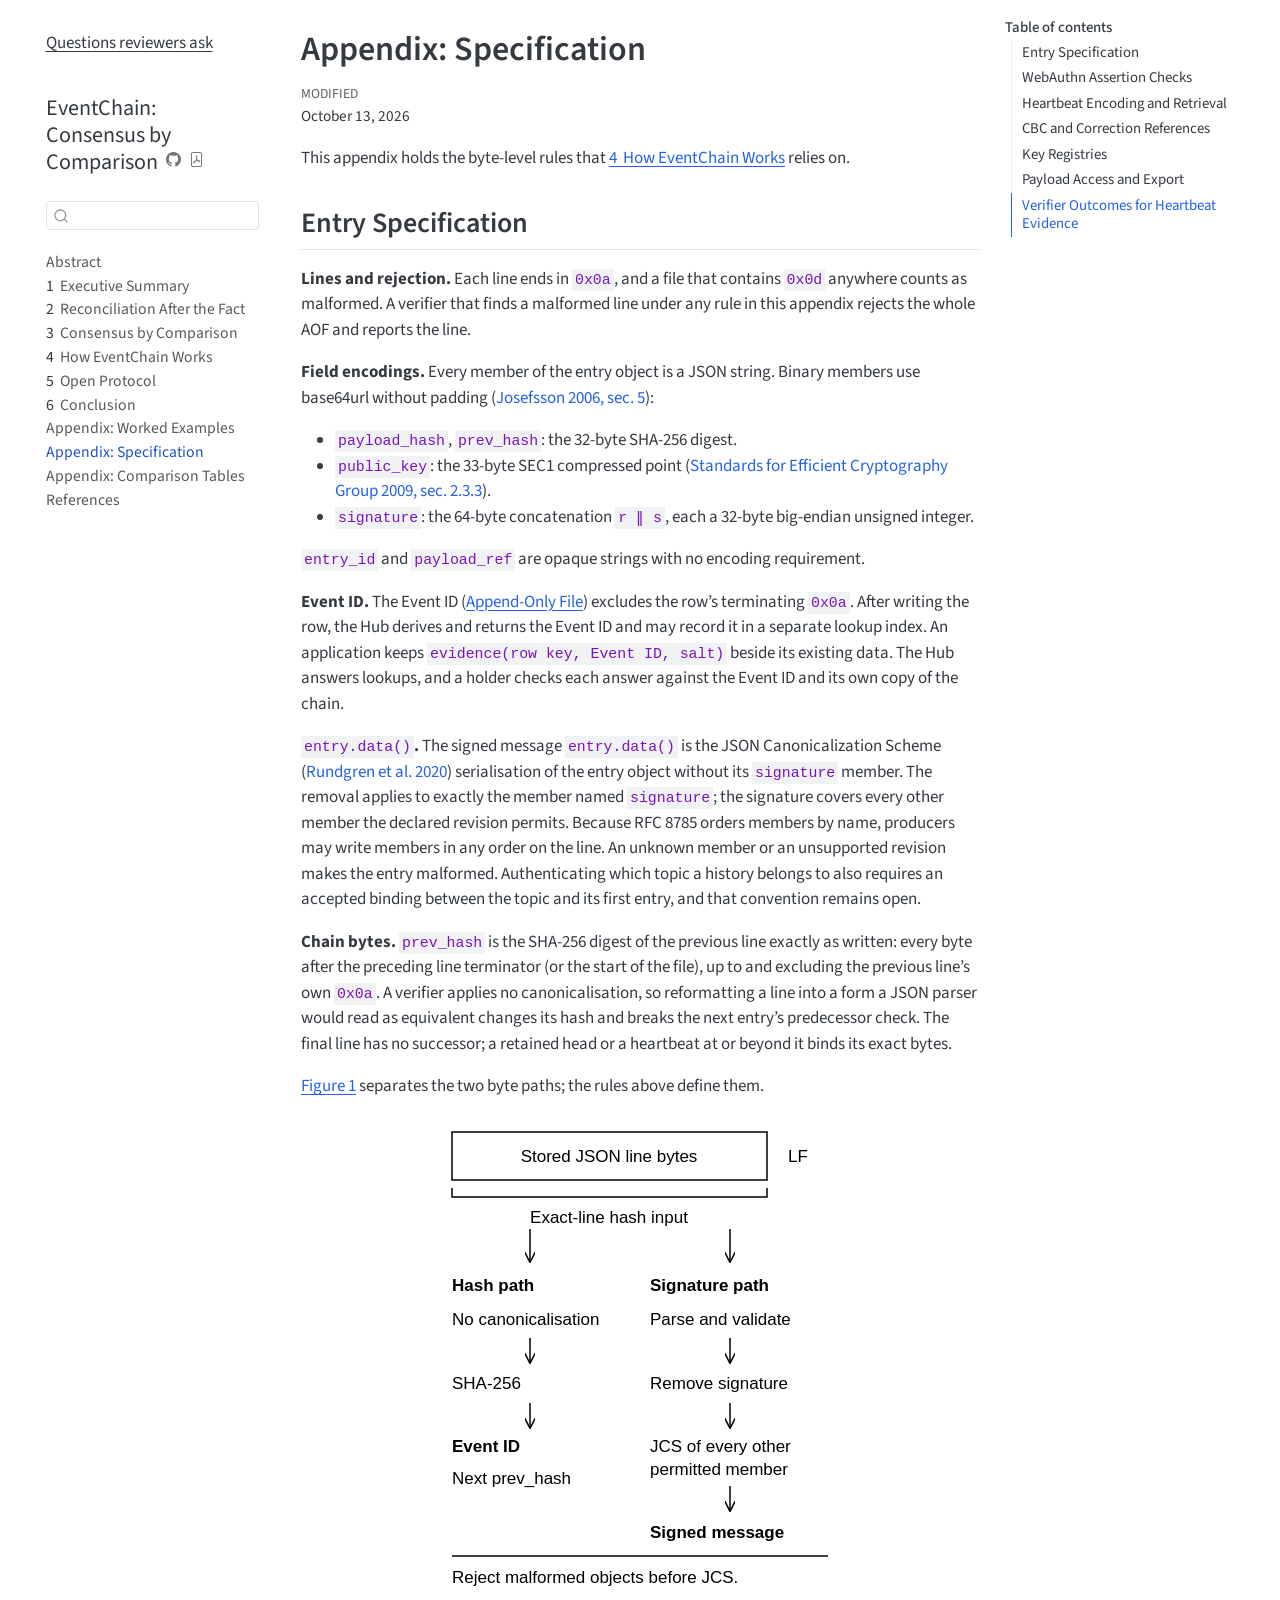
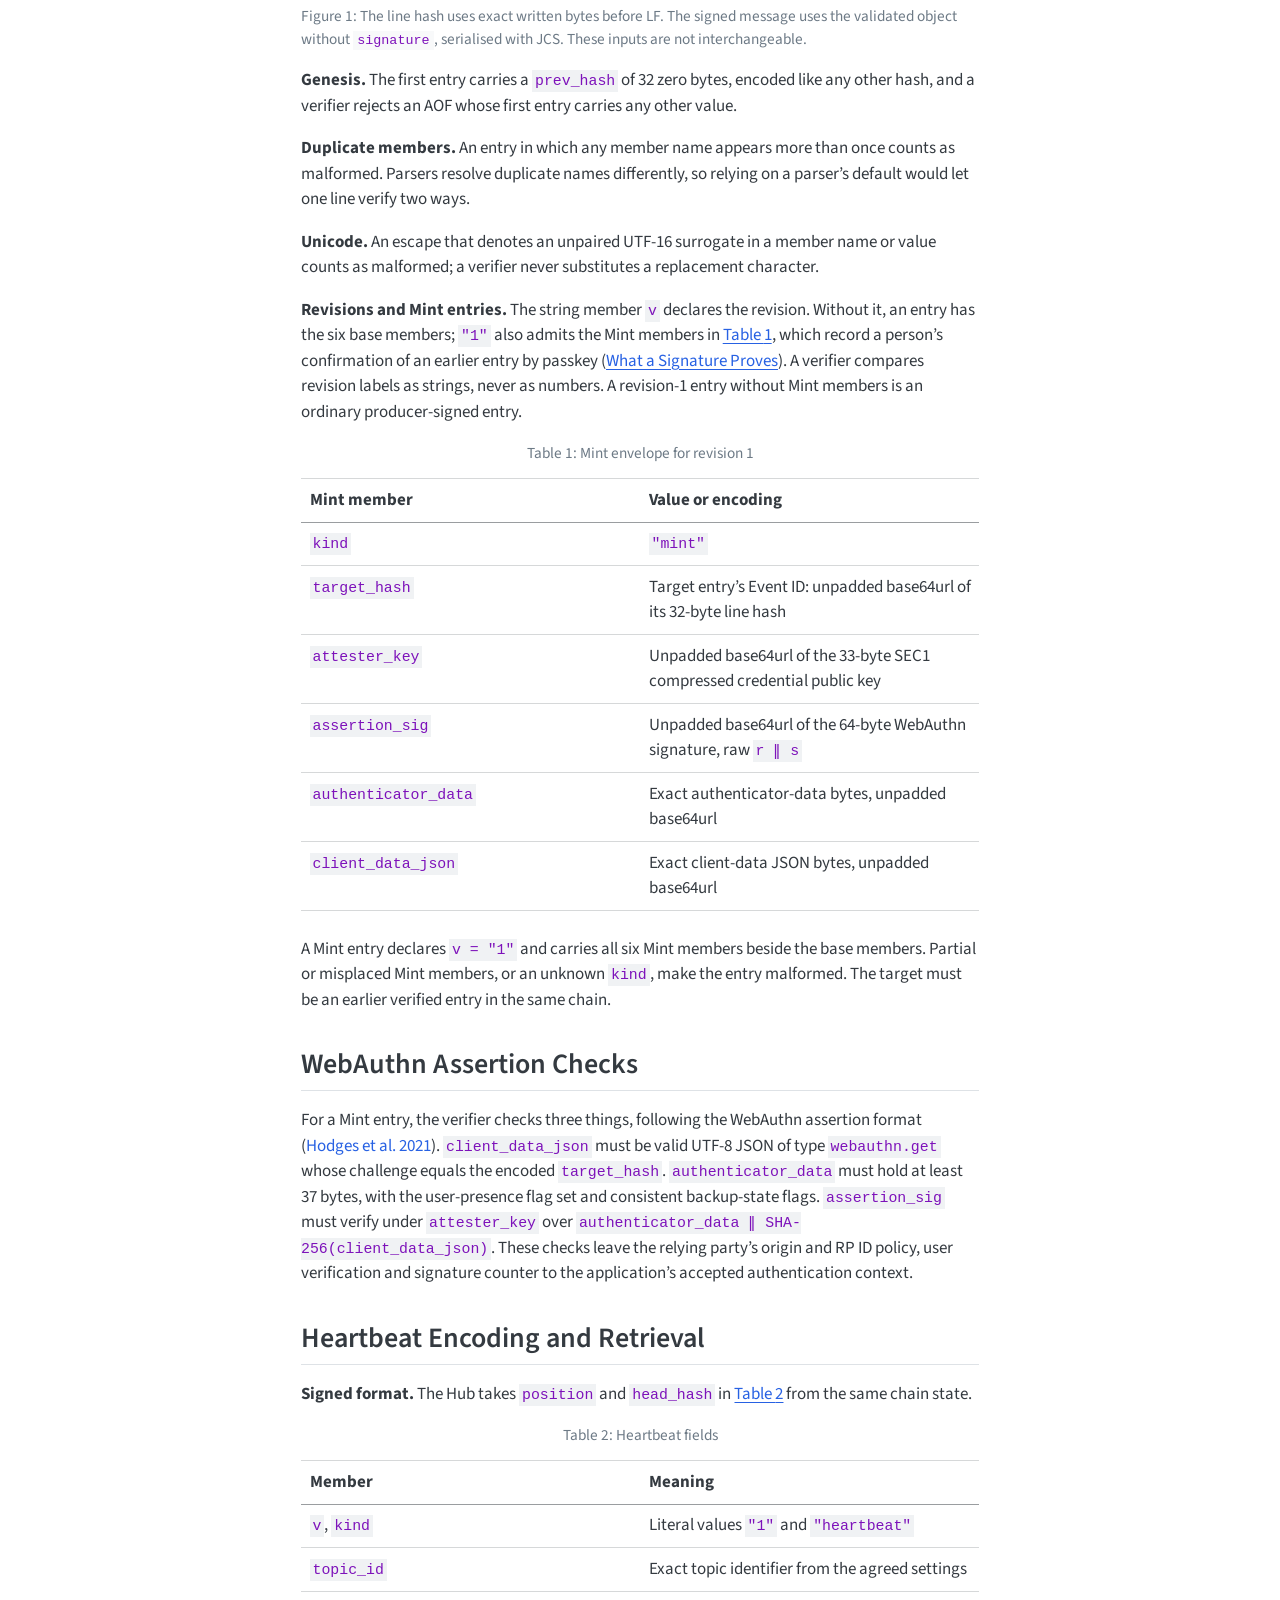
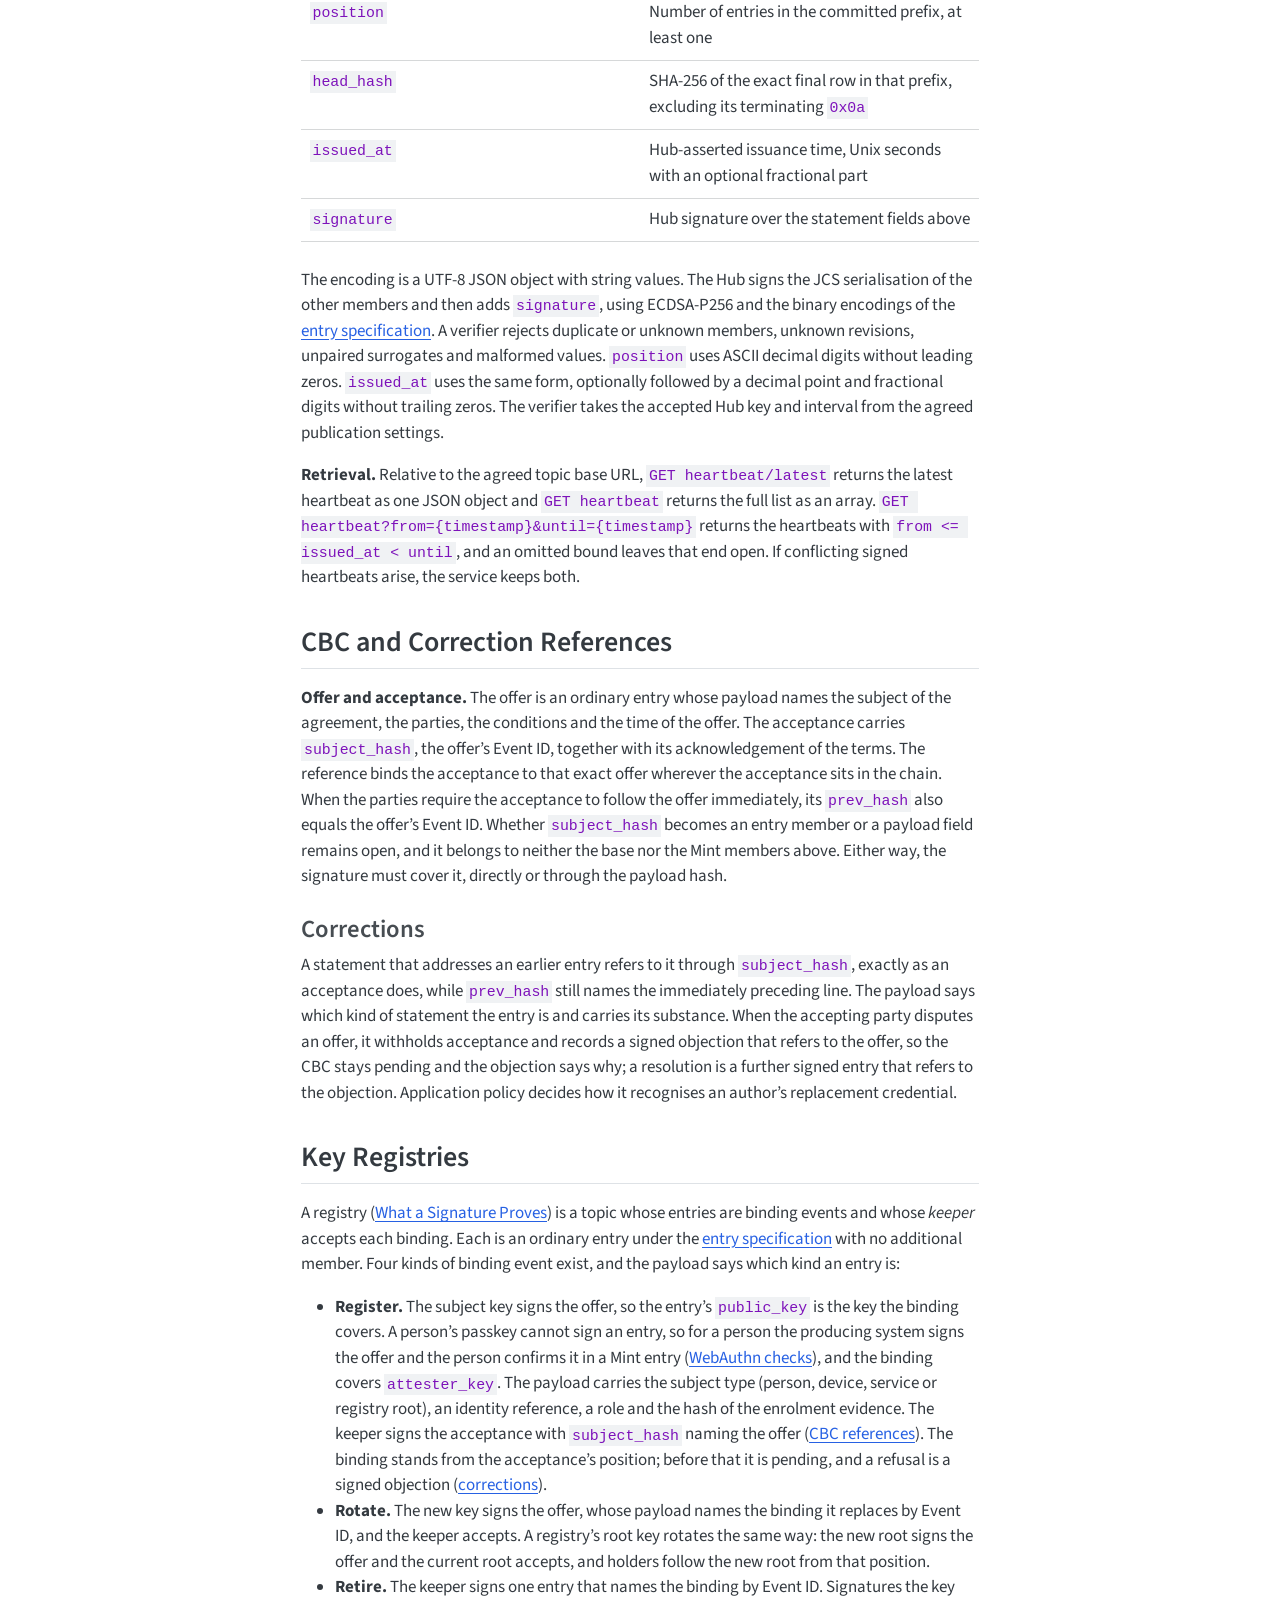
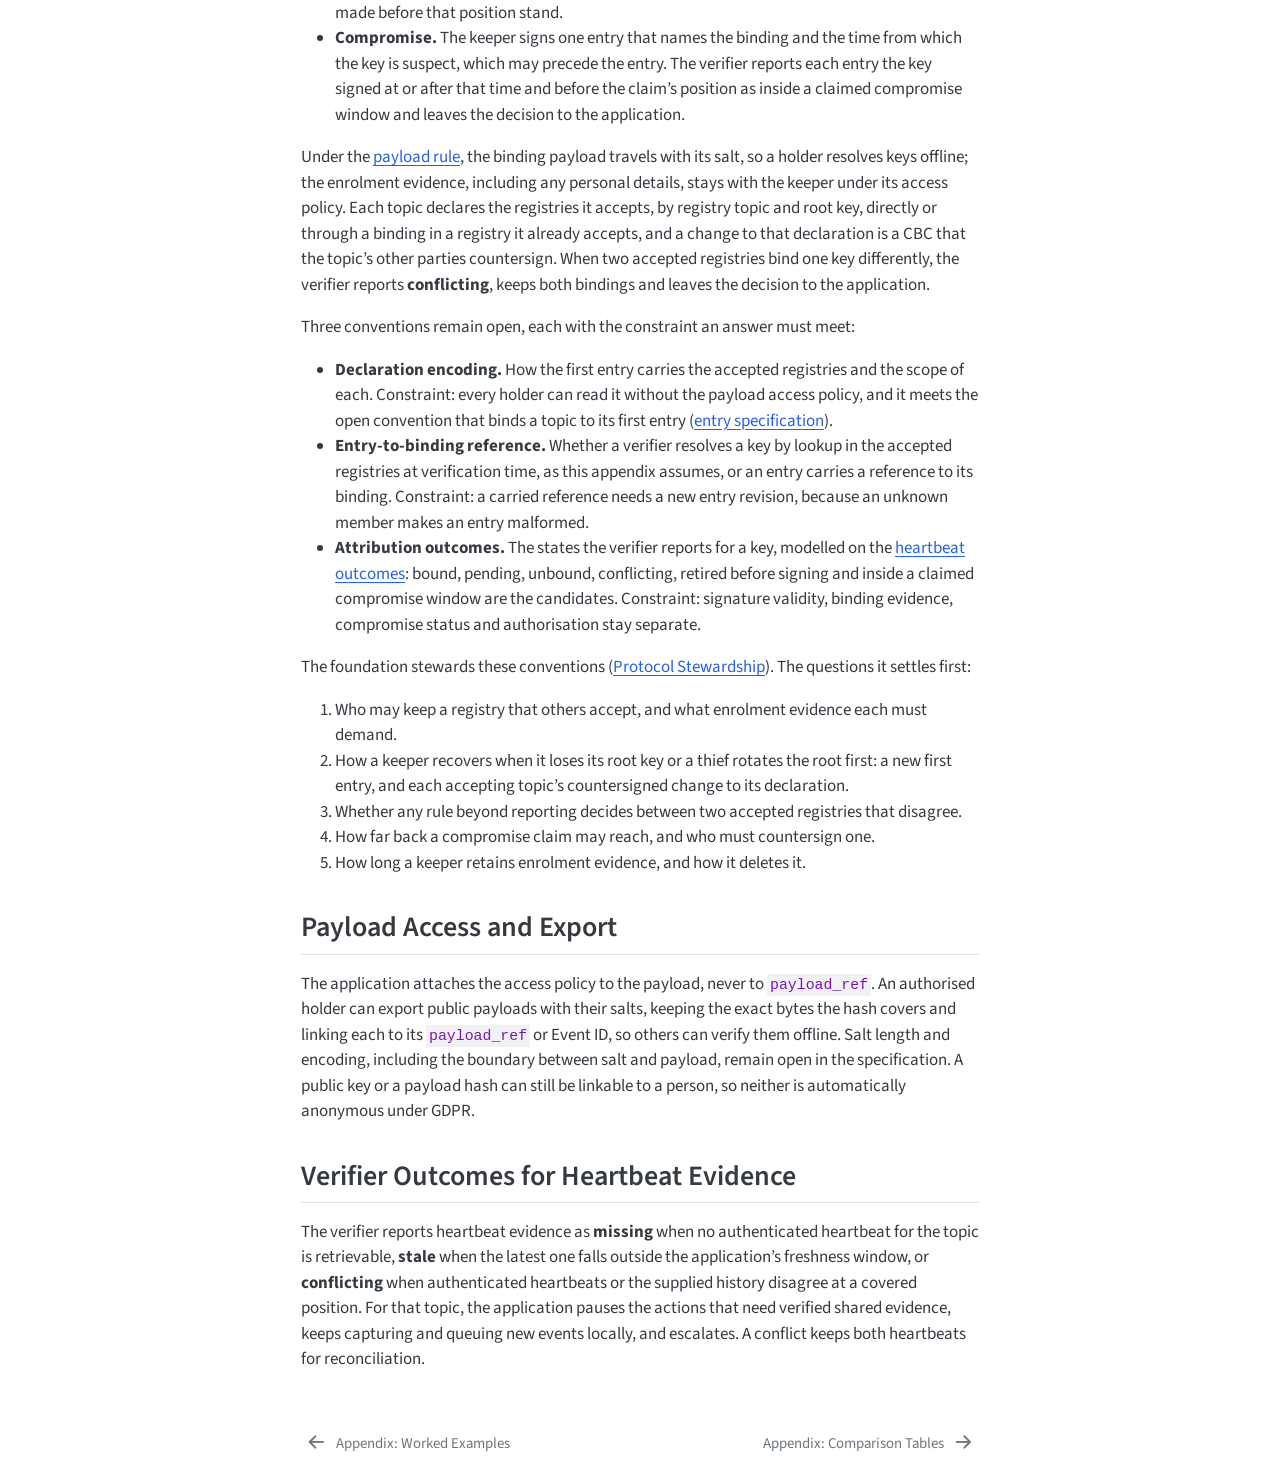
==== appendix-specification.html @ b839e029 "Publish revision 9a9de58" ====
<!DOCTYPE html>
<html xmlns="http://www.w3.org/1999/xhtml" lang="en" xml:lang="en"><head>

<meta charset="utf-8">
<meta name="generator" content="quarto-1.9.37">

<meta name="viewport" content="width=device-width, initial-scale=1.0, user-scalable=yes">


<title>Appendix: Specification – EventChain: Consensus by Comparison</title>
<style>
/* Default styles provided by pandoc.
** See https://pandoc.org/MANUAL.html#variables-for-html for config info.
*/
code{white-space: pre-wrap;}
span.smallcaps{font-variant: small-caps;}
div.columns{display: flex; gap: min(4vw, 1.5em);}
div.column{flex: auto; overflow-x: auto;}
div.hanging-indent{margin-left: 1.5em; text-indent: -1.5em;}
ul.task-list{list-style: none;}
ul.task-list li input[type="checkbox"] {
  width: 0.8em;
  margin: 0 0.8em 0.2em -1em; /* quarto-specific, see https://github.com/quarto-dev/quarto-cli/issues/4556 */ 
  vertical-align: middle;
}
/* CSS for citations */
div.csl-bib-body { }
div.csl-entry {
  clear: both;
}
.hanging-indent div.csl-entry {
  margin-left:2em;
  text-indent:-2em;
}
div.csl-left-margin {
  min-width:2em;
  float:left;
}
div.csl-right-inline {
  margin-left:2em;
  padding-left:1em;
}
div.csl-indent {
  margin-left: 2em;
}</style>


<script src="site_libs/quarto-nav/quarto-nav.js"></script>
<script src="site_libs/quarto-nav/headroom.min.js"></script>
<script src="site_libs/clipboard/clipboard.min.js"></script>
<script src="site_libs/quarto-search/autocomplete.umd.js"></script>
<script src="site_libs/quarto-search/fuse.min.js"></script>
<script src="site_libs/quarto-search/quarto-search.js"></script>
<meta name="quarto:offset" content="./">
<link href="./appendix-standards-positioning.html" rel="next">
<link href="./use-cases.html" rel="prev">
<script src="site_libs/quarto-html/quarto.js" type="module"></script>
<script src="site_libs/quarto-html/tabsets/tabsets.js" type="module"></script>
<script src="site_libs/quarto-html/popper.min.js"></script>
<script src="site_libs/quarto-html/tippy.umd.min.js"></script>
<script src="site_libs/quarto-html/anchor.min.js"></script>
<link href="site_libs/quarto-html/tippy.css" rel="stylesheet">
<link href="site_libs/quarto-html/quarto-syntax-highlighting-7f8f88aac4f3542376d5c11b86a4c14d.css" rel="stylesheet" id="quarto-text-highlighting-styles">
<script src="site_libs/bootstrap/bootstrap.min.js"></script>
<link href="site_libs/bootstrap/bootstrap-icons.css" rel="stylesheet">
<link href="site_libs/bootstrap/bootstrap-5ccb035bea26c1e21f80f44cf7c27909.min.css" rel="stylesheet" append-hash="true" id="quarto-bootstrap" data-mode="light">
<script id="quarto-search-options" type="application/json">{
  "location": "sidebar",
  "copy-button": false,
  "collapse-after": 3,
  "panel-placement": "start",
  "type": "textbox",
  "limit": 50,
  "keyboard-shortcut": [
    "f",
    "/",
    "s"
  ],
  "show-item-context": false,
  "language": {
    "search-no-results-text": "No results",
    "search-matching-documents-text": "matching documents",
    "search-copy-link-title": "Copy link to search",
    "search-hide-matches-text": "Hide additional matches",
    "search-more-match-text": "more match in this document",
    "search-more-matches-text": "more matches in this document",
    "search-clear-button-title": "Clear",
    "search-text-placeholder": "",
    "search-detached-cancel-button-title": "Cancel",
    "search-submit-button-title": "Submit",
    "search-label": "Search"
  }
}</script>
<link rel="describedby" href="https://eventchain-protocol.github.io/llms.txt">


<link rel="stylesheet" href="visuals.css">
</head>

<body class="nav-sidebar floating quarto-light">

<div id="quarto-search-results"></div>
  <header id="quarto-header" class="headroom fixed-top">
  <nav class="quarto-secondary-nav">
    <div class="container-fluid d-flex">
      <button type="button" class="quarto-btn-toggle btn" data-bs-toggle="collapse" role="button" data-bs-target=".quarto-sidebar-collapse-item" aria-controls="quarto-sidebar" aria-expanded="false" aria-label="Toggle sidebar navigation" onclick="if (window.quartoToggleHeadroom) { window.quartoToggleHeadroom(); }">
        <i class="bi bi-layout-text-sidebar-reverse"></i>
      </button>
        <nav class="quarto-page-breadcrumbs" aria-label="breadcrumb"><ol class="breadcrumb"><li class="breadcrumb-item"><a href="./appendix-specification.html">Appendix: Specification</a></li></ol></nav>
        <a class="flex-grow-1" role="navigation" data-bs-toggle="collapse" data-bs-target=".quarto-sidebar-collapse-item" aria-controls="quarto-sidebar" aria-expanded="false" aria-label="Toggle sidebar navigation" onclick="if (window.quartoToggleHeadroom) { window.quartoToggleHeadroom(); }">      
        </a>
      <button type="button" class="btn quarto-search-button" aria-label="Search" onclick="window.quartoOpenSearch();">
        <i class="bi bi-search"></i>
      </button>
    </div>
  </nav>
</header>
<!-- content -->
<div id="quarto-content" class="quarto-container page-columns page-rows-contents page-layout-article">
<!-- sidebar -->
  <nav id="quarto-sidebar" class="sidebar collapse collapse-horizontal quarto-sidebar-collapse-item sidebar-navigation floating overflow-auto"><div class="quarto-sidebar-header"><div class="sidebar-header-item">
<p><a href="https://eventchain-protocol.github.io/llms.txt">Questions reviewers ask</a></p>
</div></div>
    <div class="pt-lg-2 mt-2 text-left sidebar-header">
    <div class="sidebar-title mb-0 py-0">
      <a href="./">EventChain: Consensus by Comparison</a> 
        <div class="sidebar-tools-main">
    <a href="https://github.com/eventchain-protocol/eventchain-protocol.github.io" title="Source Code" class="quarto-navigation-tool px-1" aria-label="Source Code"><i class="bi bi-github"></i></a>
    <a href="./EventChain--Consensus-by-Comparison.pdf" title="Download PDF" class="quarto-navigation-tool px-1" aria-label="Download PDF"><i class="bi bi-file-pdf"></i></a>
</div>
    </div>
      </div>
        <div class="mt-2 flex-shrink-0 align-items-center">
        <div class="sidebar-search">
        <div id="quarto-search" class="" title="Search"></div>
        </div>
        </div>
    <div class="sidebar-menu-container"> 
    <ul class="list-unstyled mt-1">
        <li class="sidebar-item">
  <div class="sidebar-item-container"> 
  <a href="./index.html" class="sidebar-item-text sidebar-link">
 <span class="menu-text">Abstract</span></a>
  </div>
</li>
        <li class="sidebar-item">
  <div class="sidebar-item-container"> 
  <a href="./executive-summary.html" class="sidebar-item-text sidebar-link">
 <span class="menu-text"><span class="chapter-number">1</span>&nbsp; <span class="chapter-title">Executive Summary</span></span></a>
  </div>
</li>
        <li class="sidebar-item">
  <div class="sidebar-item-container"> 
  <a href="./the-provenance-problem.html" class="sidebar-item-text sidebar-link">
 <span class="menu-text"><span class="chapter-number">2</span>&nbsp; <span class="chapter-title">Reconciliation After the Fact</span></span></a>
  </div>
</li>
        <li class="sidebar-item">
  <div class="sidebar-item-container"> 
  <a href="./consensus-by-comparison.html" class="sidebar-item-text sidebar-link">
 <span class="menu-text"><span class="chapter-number">3</span>&nbsp; <span class="chapter-title">Consensus by Comparison</span></span></a>
  </div>
</li>
        <li class="sidebar-item">
  <div class="sidebar-item-container"> 
  <a href="./how-it-works.html" class="sidebar-item-text sidebar-link">
 <span class="menu-text"><span class="chapter-number">4</span>&nbsp; <span class="chapter-title">How EventChain Works</span></span></a>
  </div>
</li>
        <li class="sidebar-item">
  <div class="sidebar-item-container"> 
  <a href="./open-protocol.html" class="sidebar-item-text sidebar-link">
 <span class="menu-text"><span class="chapter-number">5</span>&nbsp; <span class="chapter-title">Open Protocol</span></span></a>
  </div>
</li>
        <li class="sidebar-item">
  <div class="sidebar-item-container"> 
  <a href="./conclusion.html" class="sidebar-item-text sidebar-link">
 <span class="menu-text"><span class="chapter-number">6</span>&nbsp; <span class="chapter-title">Conclusion</span></span></a>
  </div>
</li>
        <li class="sidebar-item">
  <div class="sidebar-item-container"> 
  <a href="./use-cases.html" class="sidebar-item-text sidebar-link">
 <span class="menu-text">Appendix: Worked Examples</span></a>
  </div>
</li>
        <li class="sidebar-item">
  <div class="sidebar-item-container"> 
  <a href="./appendix-specification.html" class="sidebar-item-text sidebar-link active">
 <span class="menu-text">Appendix: Specification</span></a>
  </div>
</li>
        <li class="sidebar-item">
  <div class="sidebar-item-container"> 
  <a href="./appendix-standards-positioning.html" class="sidebar-item-text sidebar-link">
 <span class="menu-text">Appendix: Comparison Tables</span></a>
  </div>
</li>
        <li class="sidebar-item">
  <div class="sidebar-item-container"> 
  <a href="./references.html" class="sidebar-item-text sidebar-link">
 <span class="menu-text">References</span></a>
  </div>
</li>
    </ul>
    </div>
</nav>
<div id="quarto-sidebar-glass" class="quarto-sidebar-collapse-item" data-bs-toggle="collapse" data-bs-target=".quarto-sidebar-collapse-item"></div>
<!-- margin-sidebar -->
    <div id="quarto-margin-sidebar" class="sidebar margin-sidebar">
        <nav id="TOC" role="doc-toc" class="toc-active">
    <h2 id="toc-title">Table of contents</h2>
   
  <ul>
  <li><a href="#sec-entry-spec" id="toc-sec-entry-spec" class="nav-link active" data-scroll-target="#sec-entry-spec">Entry Specification</a></li>
  <li><a href="#sec-spec-mint" id="toc-sec-spec-mint" class="nav-link" data-scroll-target="#sec-spec-mint">WebAuthn Assertion Checks</a></li>
  <li><a href="#sec-spec-heartbeat" id="toc-sec-spec-heartbeat" class="nav-link" data-scroll-target="#sec-spec-heartbeat">Heartbeat Encoding and Retrieval</a></li>
  <li><a href="#sec-spec-cbc" id="toc-sec-spec-cbc" class="nav-link" data-scroll-target="#sec-spec-cbc">CBC and Correction References</a>
  <ul class="collapse">
  <li><a href="#sec-corrections" id="toc-sec-corrections" class="nav-link" data-scroll-target="#sec-corrections">Corrections</a></li>
  </ul></li>
  <li><a href="#sec-spec-registry" id="toc-sec-spec-registry" class="nav-link" data-scroll-target="#sec-spec-registry">Key Registries</a></li>
  <li><a href="#sec-spec-payload" id="toc-sec-spec-payload" class="nav-link" data-scroll-target="#sec-spec-payload">Payload Access and Export</a></li>
  <li><a href="#sec-spec-outcomes" id="toc-sec-spec-outcomes" class="nav-link" data-scroll-target="#sec-spec-outcomes">Verifier Outcomes for Heartbeat Evidence</a></li>
  </ul>
</nav>
    </div>
<!-- main -->
<main class="content" id="quarto-document-content">

<header id="title-block-header" class="quarto-title-block default">
<div class="quarto-title">
<h1 class="title"><span id="sec-appendix-specification" class="quarto-section-identifier">Appendix: Specification</span></h1>
</div>



<div class="quarto-title-meta">

    
  
    <div>
    <div class="quarto-title-meta-heading">Modified</div>
    <div class="quarto-title-meta-contents">
      <p class="date-modified">October 13, 2026</p>
    </div>
  </div>
    
  </div>
  


</header>


<p>This appendix holds the byte-level rules that <a href="how-it-works.html" class="quarto-xref"><span>4&nbsp; How EventChain Works</span></a> relies on.</p>
<section id="sec-entry-spec" class="level2">
<h2 class="anchored" data-anchor-id="sec-entry-spec">Entry Specification</h2>
<p><strong>Lines and rejection.</strong> Each line ends in <code>0x0a</code>, and a file that contains <code>0x0d</code> anywhere counts as malformed. A verifier that finds a malformed line under any rule in this appendix rejects the whole AOF and reports the line.</p>
<p><strong>Field encodings.</strong> Every member of the entry object is a JSON string. Binary members use base64url without padding <span class="citation" data-cites="rfc4648">(<a href="references.html#ref-rfc4648" role="doc-biblioref">Josefsson 2006, sec. 5</a>)</span>:</p>
<ul>
<li><code>payload_hash</code>, <code>prev_hash</code>: the 32-byte SHA-256 digest.</li>
<li><code>public_key</code>: the 33-byte SEC1 compressed point <span class="citation" data-cites="sec1v2">(<a href="references.html#ref-sec1v2" role="doc-biblioref">Standards for Efficient Cryptography Group 2009, sec. 2.3.3</a>)</span>.</li>
<li><code>signature</code>: the 64-byte concatenation <code>r ‖ s</code>, each a 32-byte big-endian unsigned integer.</li>
</ul>
<p><code>entry_id</code> and <code>payload_ref</code> are opaque strings with no encoding requirement.</p>
<p><strong>Event ID.</strong> The Event ID (<a href="how-it-works.html#sec-aof" class="quarto-xref"><span>Append-Only File</span></a>) excludes the row’s terminating <code>0x0a</code>. After writing the row, the Hub derives and returns the Event ID and may record it in a separate lookup index. An application keeps <code>evidence(row key, Event ID, salt)</code> beside its existing data. The Hub answers lookups, and a holder checks each answer against the Event ID and its own copy of the chain.</p>
<p><strong><code>entry.data()</code>.</strong> The signed message <code>entry.data()</code> is the JSON Canonicalization Scheme <span class="citation" data-cites="rfc8785">(<a href="references.html#ref-rfc8785" role="doc-biblioref">Rundgren et al. 2020</a>)</span> serialisation of the entry object without its <code>signature</code> member. The removal applies to exactly the member named <code>signature</code>; the signature covers every other member the declared revision permits. Because RFC 8785 orders members by name, producers may write members in any order on the line. An unknown member or an unsupported revision makes the entry malformed. Authenticating which topic a history belongs to also requires an accepted binding between the topic and its first entry, and that convention remains open.</p>
<p><strong>Chain bytes.</strong> <code>prev_hash</code> is the SHA-256 digest of the previous line exactly as written: every byte after the preceding line terminator (or the start of the file), up to and excluding the previous line’s own <code>0x0a</code>. A verifier applies no canonicalisation, so reformatting a line into a form a JSON parser would read as equivalent changes its hash and breaks the next entry’s predecessor check. The final line has no successor; a retained head or a heartbeat at or beyond it binds its exact bytes.</p>
<p><a href="#fig-entry-byte-paths" class="quarto-xref">Figure&nbsp;<span>1</span></a> separates the two byte paths; the rules above define them.</p>
<div id="fig-entry-byte-paths" class="quarto-float quarto-figure quarto-figure-center anchored" alt="One stored JSON line branches into an exact-byte hash path excluding LF, producing Event ID and next prev_hash, and a validated-object path removing signature before JCS to produce the signed message. Malformed objects are rejected before canonicalisation.">
<figure class="quarto-float quarto-float-fig figure">
<div aria-describedby="fig-entry-byte-paths-caption-0ceaefa1-69ba-4598-a22c-09a6ac19f8ca">
<img src="visuals/entry-byte-paths.svg" class="img-fluid figure-img" alt="One stored JSON line branches into an exact-byte hash path excluding LF, producing Event ID and next prev_hash, and a validated-object path removing signature before JCS to produce the signed message. Malformed objects are rejected before canonicalisation." width="400">
</div>
<figcaption class="quarto-float-caption-bottom quarto-float-caption quarto-float-fig" id="fig-entry-byte-paths-caption-0ceaefa1-69ba-4598-a22c-09a6ac19f8ca">
Figure&nbsp;1: The line hash uses exact written bytes before LF. The signed message uses the validated object without <code>signature</code>, serialised with JCS. These inputs are not interchangeable.
</figcaption>
</figure>
</div>
<p><strong>Genesis.</strong> The first entry carries a <code>prev_hash</code> of 32 zero bytes, encoded like any other hash, and a verifier rejects an AOF whose first entry carries any other value.</p>
<p><strong>Duplicate members.</strong> An entry in which any member name appears more than once counts as malformed. Parsers resolve duplicate names differently, so relying on a parser’s default would let one line verify two ways.</p>
<p><strong>Unicode.</strong> An escape that denotes an unpaired UTF-16 surrogate in a member name or value counts as malformed; a verifier never substitutes a replacement character.</p>
<p><strong>Revisions and Mint entries.</strong> The string member <code>v</code> declares the revision. Without it, an entry has the six base members; <code>"1"</code> also admits the Mint members in <a href="#tbl-mint-envelope" class="quarto-xref">Table&nbsp;<span>1</span></a>, which record a person’s confirmation of an earlier entry by passkey (<a href="how-it-works.html#sec-identity-bound-signatures" class="quarto-xref"><span>What a Signature Proves</span></a>). A verifier compares revision labels as strings, never as numbers. A revision-1 entry without Mint members is an ordinary producer-signed entry.</p>
<div id="tbl-mint-envelope" class="quarto-float quarto-figure quarto-figure-center anchored">
<figure class="quarto-float quarto-float-tbl figure">
<figcaption class="quarto-float-caption-top quarto-float-caption quarto-float-tbl" id="tbl-mint-envelope-caption-0ceaefa1-69ba-4598-a22c-09a6ac19f8ca">
Table&nbsp;1: Mint envelope for revision 1
</figcaption>
<div aria-describedby="tbl-mint-envelope-caption-0ceaefa1-69ba-4598-a22c-09a6ac19f8ca">
<table class="caption-top table">
<colgroup>
<col style="width: 50%">
<col style="width: 50%">
</colgroup>
<thead>
<tr class="header">
<th style="text-align: left;">Mint member</th>
<th style="text-align: left;">Value or encoding</th>
</tr>
</thead>
<tbody>
<tr class="odd">
<td style="text-align: left;"><code>kind</code></td>
<td style="text-align: left;"><code>"mint"</code></td>
</tr>
<tr class="even">
<td style="text-align: left;"><code>target_hash</code></td>
<td style="text-align: left;">Target entry’s Event ID: unpadded base64url of its 32-byte line hash</td>
</tr>
<tr class="odd">
<td style="text-align: left;"><code>attester_key</code></td>
<td style="text-align: left;">Unpadded base64url of the 33-byte SEC1 compressed credential public key</td>
</tr>
<tr class="even">
<td style="text-align: left;"><code>assertion_sig</code></td>
<td style="text-align: left;">Unpadded base64url of the 64-byte WebAuthn signature, raw <code>r ‖ s</code></td>
</tr>
<tr class="odd">
<td style="text-align: left;"><code>authenticator_data</code></td>
<td style="text-align: left;">Exact authenticator-data bytes, unpadded base64url</td>
</tr>
<tr class="even">
<td style="text-align: left;"><code>client_data_json</code></td>
<td style="text-align: left;">Exact client-data JSON bytes, unpadded base64url</td>
</tr>
</tbody>
</table>
</div>
</figure>
</div>
<p>A Mint entry declares <code>v = "1"</code> and carries all six Mint members beside the base members. Partial or misplaced Mint members, or an unknown <code>kind</code>, make the entry malformed. The target must be an earlier verified entry in the same chain.</p>
</section>
<section id="sec-spec-mint" class="level2">
<h2 class="anchored" data-anchor-id="sec-spec-mint">WebAuthn Assertion Checks</h2>
<p>For a Mint entry, the verifier checks three things, following the WebAuthn assertion format <span class="citation" data-cites="webauthn2">(<a href="references.html#ref-webauthn2" role="doc-biblioref">Hodges et al. 2021</a>)</span>. <code>client_data_json</code> must be valid UTF-8 JSON of type <code>webauthn.get</code> whose challenge equals the encoded <code>target_hash</code>. <code>authenticator_data</code> must hold at least 37 bytes, with the user-presence flag set and consistent backup-state flags. <code>assertion_sig</code> must verify under <code>attester_key</code> over <code>authenticator_data ‖ SHA-256(client_data_json)</code>. These checks leave the relying party’s origin and RP ID policy, user verification and signature counter to the application’s accepted authentication context.</p>
</section>
<section id="sec-spec-heartbeat" class="level2">
<h2 class="anchored" data-anchor-id="sec-spec-heartbeat">Heartbeat Encoding and Retrieval</h2>
<p><strong>Signed format.</strong> The Hub takes <code>position</code> and <code>head_hash</code> in <a href="#tbl-heartbeat-fields" class="quarto-xref">Table&nbsp;<span>2</span></a> from the same chain state.</p>
<div id="tbl-heartbeat-fields" class="quarto-float quarto-figure quarto-figure-center anchored">
<figure class="quarto-float quarto-float-tbl figure">
<figcaption class="quarto-float-caption-top quarto-float-caption quarto-float-tbl" id="tbl-heartbeat-fields-caption-0ceaefa1-69ba-4598-a22c-09a6ac19f8ca">
Table&nbsp;2: Heartbeat fields
</figcaption>
<div aria-describedby="tbl-heartbeat-fields-caption-0ceaefa1-69ba-4598-a22c-09a6ac19f8ca">
<table class="caption-top table">
<colgroup>
<col style="width: 50%">
<col style="width: 50%">
</colgroup>
<thead>
<tr class="header">
<th style="text-align: left;">Member</th>
<th style="text-align: left;">Meaning</th>
</tr>
</thead>
<tbody>
<tr class="odd">
<td style="text-align: left;"><code>v</code>, <code>kind</code></td>
<td style="text-align: left;">Literal values <code>"1"</code> and <code>"heartbeat"</code></td>
</tr>
<tr class="even">
<td style="text-align: left;"><code>topic_id</code></td>
<td style="text-align: left;">Exact topic identifier from the agreed settings</td>
</tr>
<tr class="odd">
<td style="text-align: left;"><code>position</code></td>
<td style="text-align: left;">Number of entries in the committed prefix, at least one</td>
</tr>
<tr class="even">
<td style="text-align: left;"><code>head_hash</code></td>
<td style="text-align: left;">SHA-256 of the exact final row in that prefix, excluding its terminating <code>0x0a</code></td>
</tr>
<tr class="odd">
<td style="text-align: left;"><code>issued_at</code></td>
<td style="text-align: left;">Hub-asserted issuance time, Unix seconds with an optional fractional part</td>
</tr>
<tr class="even">
<td style="text-align: left;"><code>signature</code></td>
<td style="text-align: left;">Hub signature over the statement fields above</td>
</tr>
</tbody>
</table>
</div>
</figure>
</div>
<p>The encoding is a UTF-8 JSON object with string values. The Hub signs the JCS serialisation of the other members and then adds <code>signature</code>, using ECDSA-P256 and the binary encodings of the <a href="#sec-entry-spec">entry specification</a>. A verifier rejects duplicate or unknown members, unknown revisions, unpaired surrogates and malformed values. <code>position</code> uses ASCII decimal digits without leading zeros. <code>issued_at</code> uses the same form, optionally followed by a decimal point and fractional digits without trailing zeros. The verifier takes the accepted Hub key and interval from the agreed publication settings.</p>
<p><strong>Retrieval.</strong> Relative to the agreed topic base URL, <code>GET heartbeat/latest</code> returns the latest heartbeat as one JSON object and <code>GET heartbeat</code> returns the full list as an array. <code>GET heartbeat?from={timestamp}&amp;until={timestamp}</code> returns the heartbeats with <code>from &lt;= issued_at &lt; until</code>, and an omitted bound leaves that end open. If conflicting signed heartbeats arise, the service keeps both.</p>
</section>
<section id="sec-spec-cbc" class="level2">
<h2 class="anchored" data-anchor-id="sec-spec-cbc">CBC and Correction References</h2>
<p><strong>Offer and acceptance.</strong> The offer is an ordinary entry whose payload names the subject of the agreement, the parties, the conditions and the time of the offer. The acceptance carries <code>subject_hash</code>, the offer’s Event ID, together with its acknowledgement of the terms. The reference binds the acceptance to that exact offer wherever the acceptance sits in the chain. When the parties require the acceptance to follow the offer immediately, its <code>prev_hash</code> also equals the offer’s Event ID. Whether <code>subject_hash</code> becomes an entry member or a payload field remains open, and it belongs to neither the base nor the Mint members above. Either way, the signature must cover it, directly or through the payload hash.</p>
<section id="sec-corrections" class="level3">
<h3 class="anchored" data-anchor-id="sec-corrections">Corrections</h3>
<p>A statement that addresses an earlier entry refers to it through <code>subject_hash</code>, exactly as an acceptance does, while <code>prev_hash</code> still names the immediately preceding line. The payload says which kind of statement the entry is and carries its substance. When the accepting party disputes an offer, it withholds acceptance and records a signed objection that refers to the offer, so the CBC stays pending and the objection says why; a resolution is a further signed entry that refers to the objection. Application policy decides how it recognises an author’s replacement credential.</p>
</section>
</section>
<section id="sec-spec-registry" class="level2">
<h2 class="anchored" data-anchor-id="sec-spec-registry">Key Registries</h2>
<p>A registry (<a href="how-it-works.html#sec-identity-bound-signatures" class="quarto-xref"><span>What a Signature Proves</span></a>) is a topic whose entries are binding events and whose <em>keeper</em> accepts each binding. Each is an ordinary entry under the <a href="#sec-entry-spec">entry specification</a> with no additional member. Four kinds of binding event exist, and the payload says which kind an entry is:</p>
<ul>
<li><strong>Register.</strong> The subject key signs the offer, so the entry’s <code>public_key</code> is the key the binding covers. A person’s passkey cannot sign an entry, so for a person the producing system signs the offer and the person confirms it in a Mint entry (<a href="#sec-spec-mint">WebAuthn checks</a>), and the binding covers <code>attester_key</code>. The payload carries the subject type (person, device, service or registry root), an identity reference, a role and the hash of the enrolment evidence. The keeper signs the acceptance with <code>subject_hash</code> naming the offer (<a href="#sec-spec-cbc">CBC references</a>). The binding stands from the acceptance’s position; before that it is pending, and a refusal is a signed objection (<a href="#sec-corrections">corrections</a>).</li>
<li><strong>Rotate.</strong> The new key signs the offer, whose payload names the binding it replaces by Event ID, and the keeper accepts. A registry’s root key rotates the same way: the new root signs the offer and the current root accepts, and holders follow the new root from that position.</li>
<li><strong>Retire.</strong> The keeper signs one entry that names the binding by Event ID. Signatures the key made before that position stand.</li>
<li><strong>Compromise.</strong> The keeper signs one entry that names the binding and the time from which the key is suspect, which may precede the entry. The verifier reports each entry the key signed at or after that time and before the claim’s position as inside a claimed compromise window and leaves the decision to the application.</li>
</ul>
<p>Under the <a href="#sec-spec-payload">payload rule</a>, the binding payload travels with its salt, so a holder resolves keys offline; the enrolment evidence, including any personal details, stays with the keeper under its access policy. Each topic declares the registries it accepts, by registry topic and root key, directly or through a binding in a registry it already accepts, and a change to that declaration is a CBC that the topic’s other parties countersign. When two accepted registries bind one key differently, the verifier reports <strong>conflicting</strong>, keeps both bindings and leaves the decision to the application.</p>
<p>Three conventions remain open, each with the constraint an answer must meet:</p>
<ul>
<li><strong>Declaration encoding.</strong> How the first entry carries the accepted registries and the scope of each. Constraint: every holder can read it without the payload access policy, and it meets the open convention that binds a topic to its first entry (<a href="#sec-entry-spec">entry specification</a>).</li>
<li><strong>Entry-to-binding reference.</strong> Whether a verifier resolves a key by lookup in the accepted registries at verification time, as this appendix assumes, or an entry carries a reference to its binding. Constraint: a carried reference needs a new entry revision, because an unknown member makes an entry malformed.</li>
<li><strong>Attribution outcomes.</strong> The states the verifier reports for a key, modelled on the <a href="#sec-spec-outcomes">heartbeat outcomes</a>: bound, pending, unbound, conflicting, retired before signing and inside a claimed compromise window are the candidates. Constraint: signature validity, binding evidence, compromise status and authorisation stay separate.</li>
</ul>
<p>The foundation stewards these conventions (<a href="open-protocol.html#sec-stewardship" class="quarto-xref"><span>Protocol Stewardship</span></a>). The questions it settles first:</p>
<ol type="1">
<li>Who may keep a registry that others accept, and what enrolment evidence each must demand.</li>
<li>How a keeper recovers when it loses its root key or a thief rotates the root first: a new first entry, and each accepting topic’s countersigned change to its declaration.</li>
<li>Whether any rule beyond reporting decides between two accepted registries that disagree.</li>
<li>How far back a compromise claim may reach, and who must countersign one.</li>
<li>How long a keeper retains enrolment evidence, and how it deletes it.</li>
</ol>
</section>
<section id="sec-spec-payload" class="level2">
<h2 class="anchored" data-anchor-id="sec-spec-payload">Payload Access and Export</h2>
<p>The application attaches the access policy to the payload, never to <code>payload_ref</code>. An authorised holder can export public payloads with their salts, keeping the exact bytes the hash covers and linking each to its <code>payload_ref</code> or Event ID, so others can verify them offline. Salt length and encoding, including the boundary between salt and payload, remain open in the specification. A public key or a payload hash can still be linkable to a person, so neither is automatically anonymous under GDPR.</p>
</section>
<section id="sec-spec-outcomes" class="level2">
<h2 class="anchored" data-anchor-id="sec-spec-outcomes">Verifier Outcomes for Heartbeat Evidence</h2>
<p>The verifier reports heartbeat evidence as <strong>missing</strong> when no authenticated heartbeat for the topic is retrievable, <strong>stale</strong> when the latest one falls outside the application’s freshness window, or <strong>conflicting</strong> when authenticated heartbeats or the supplied history disagree at a covered position. For that topic, the application pauses the actions that need verified shared evidence, keeps capturing and queuing new events locally, and escalates. A conflict keeps both heartbeats for reconciliation.</p>


<div id="refs" class="references csl-bib-body hanging-indent" role="list" style="display: none">
<div id="ref-webauthn2" class="csl-entry" role="listitem">
Hodges, Jeff, J. C. Jones, Michael B. Jones, Akshay Kumar, and Emil Lundberg. 2021. <em>Web Authentication: An <span>API</span> for Accessing Public Key Credentials, Level 2</em>. W3C Recommendation. <a href="https://www.w3.org/TR/webauthn-2/">https://www.w3.org/TR/webauthn-2/</a>.
</div>
<div id="ref-rfc4648" class="csl-entry" role="listitem">
Josefsson, Simon. 2006. <em>The Base16, Base32, and Base64 Data Encodings</em>. RFC 4648. <a href="https://doi.org/10.17487/RFC4648">https://doi.org/10.17487/RFC4648</a>.
</div>
<div id="ref-rfc8785" class="csl-entry" role="listitem">
Rundgren, Anders, Bret Jordan, and Samuel Erdtman. 2020. <em><span>JSON</span> Canonicalization Scheme (<span>JCS</span>)</em>. RFC 8785. <a href="https://doi.org/10.17487/RFC8785">https://doi.org/10.17487/RFC8785</a>.
</div>
<div id="ref-sec1v2" class="csl-entry" role="listitem">
Standards for Efficient Cryptography Group. 2009. <em><span>SEC</span> 1: Elliptic Curve Cryptography, Version 2.0</em>. Certicom Research. <a href="https://www.secg.org/sec1-v2.pdf">https://www.secg.org/sec1-v2.pdf</a>.
</div>
</div>
</section>

</main> <!-- /main -->
<script id="quarto-html-after-body" type="application/javascript">
  window.document.addEventListener("DOMContentLoaded", function (event) {
    const icon = "";
    const anchorJS = new window.AnchorJS();
    anchorJS.options = {
      placement: 'right',
      icon: icon
    };
    anchorJS.add('.anchored');
    const isCodeAnnotation = (el) => {
      for (const clz of el.classList) {
        if (clz.startsWith('code-annotation-')) {                     
          return true;
        }
      }
      return false;
    }
    const onCopySuccess = function(e) {
      // button target
      const button = e.trigger;
      // don't keep focus
      button.blur();
      // flash "checked"
      button.classList.add('code-copy-button-checked');
      var currentTitle = button.getAttribute("title");
      button.setAttribute("title", "Copied!");
      let tooltip;
      if (window.bootstrap) {
        button.setAttribute("data-bs-toggle", "tooltip");
        button.setAttribute("data-bs-placement", "left");
        button.setAttribute("data-bs-title", "Copied!");
        tooltip = new bootstrap.Tooltip(button, 
          { trigger: "manual", 
            customClass: "code-copy-button-tooltip",
            offset: [0, -8]});
        tooltip.show();    
      }
      setTimeout(function() {
        if (tooltip) {
          tooltip.hide();
          button.removeAttribute("data-bs-title");
          button.removeAttribute("data-bs-toggle");
          button.removeAttribute("data-bs-placement");
        }
        button.setAttribute("title", currentTitle);
        button.classList.remove('code-copy-button-checked');
      }, 1000);
      // clear code selection
      e.clearSelection();
    }
    const getTextToCopy = function(trigger) {
      const outerScaffold = trigger.parentElement.cloneNode(true);
      const codeEl = outerScaffold.querySelector('code');
      for (const childEl of codeEl.children) {
        if (isCodeAnnotation(childEl)) {
          childEl.remove();
        }
      }
      return codeEl.innerText;
    }
    const clipboard = new window.ClipboardJS('.code-copy-button:not([data-in-quarto-modal])', {
      text: getTextToCopy
    });
    clipboard.on('success', onCopySuccess);
    if (window.document.getElementById('quarto-embedded-source-code-modal')) {
      const clipboardModal = new window.ClipboardJS('.code-copy-button[data-in-quarto-modal]', {
        text: getTextToCopy,
        container: window.document.getElementById('quarto-embedded-source-code-modal')
      });
      clipboardModal.on('success', onCopySuccess);
    }
      var localhostRegex = new RegExp(/^(?:http|https):\/\/localhost\:?[0-9]*\//);
      var mailtoRegex = new RegExp(/^mailto:/);
        var filterRegex = new RegExp("https:\/\/eventchain-protocol\.github\.io\/");
      var isInternal = (href) => {
          return filterRegex.test(href) || localhostRegex.test(href) || mailtoRegex.test(href);
      }
      // Inspect non-navigation links and adorn them if external
     var links = window.document.querySelectorAll('a[href]:not(.nav-link):not(.navbar-brand):not(.toc-action):not(.sidebar-link):not(.sidebar-item-toggle):not(.pagination-link):not(.no-external):not([aria-hidden]):not(.dropdown-item):not(.quarto-navigation-tool):not(.about-link)');
      for (var i=0; i<links.length; i++) {
        const link = links[i];
        if (!isInternal(link.href)) {
          // undo the damage that might have been done by quarto-nav.js in the case of
          // links that we want to consider external
          if (link.dataset.originalHref !== undefined) {
            link.href = link.dataset.originalHref;
          }
        }
      }
    function tippyHover(el, contentFn, onTriggerFn, onUntriggerFn) {
      const config = {
        allowHTML: true,
        maxWidth: 500,
        delay: 100,
        arrow: false,
        appendTo: function(el) {
            return el.parentElement;
        },
        interactive: true,
        interactiveBorder: 10,
        theme: 'quarto',
        placement: 'bottom-start',
      };
      if (contentFn) {
        config.content = contentFn;
      }
      if (onTriggerFn) {
        config.onTrigger = onTriggerFn;
      }
      if (onUntriggerFn) {
        config.onUntrigger = onUntriggerFn;
      }
      window.tippy(el, config); 
    }
    const noterefs = window.document.querySelectorAll('a[role="doc-noteref"]');
    for (var i=0; i<noterefs.length; i++) {
      const ref = noterefs[i];
      tippyHover(ref, function() {
        // use id or data attribute instead here
        let href = ref.getAttribute('data-footnote-href') || ref.getAttribute('href');
        try { href = new URL(href).hash; } catch {}
        const id = href.replace(/^#\/?/, "");
        const note = window.document.getElementById(id);
        if (note) {
          return note.innerHTML;
        } else {
          return "";
        }
      });
    }
    const xrefs = window.document.querySelectorAll('a.quarto-xref');
    const processXRef = (id, note) => {
      // Strip column container classes
      const stripColumnClz = (el) => {
        el.classList.remove("page-full", "page-columns");
        if (el.children) {
          for (const child of el.children) {
            stripColumnClz(child);
          }
        }
      }
      stripColumnClz(note)
      if (id === null || id.startsWith('sec-')) {
        // Special case sections, only their first couple elements
        const container = document.createElement("div");
        if (note.children && note.children.length > 2) {
          container.appendChild(note.children[0].cloneNode(true));
          for (let i = 1; i < note.children.length; i++) {
            const child = note.children[i];
            if (child.tagName === "P" && child.innerText === "") {
              continue;
            } else {
              container.appendChild(child.cloneNode(true));
              break;
            }
          }
          if (window.Quarto?.typesetMath) {
            window.Quarto.typesetMath(container);
          }
          return container.innerHTML
        } else {
          if (window.Quarto?.typesetMath) {
            window.Quarto.typesetMath(note);
          }
          return note.innerHTML;
        }
      } else {
        // Remove any anchor links if they are present
        const anchorLink = note.querySelector('a.anchorjs-link');
        if (anchorLink) {
          anchorLink.remove();
        }
        if (window.Quarto?.typesetMath) {
          window.Quarto.typesetMath(note);
        }
        if (note.classList.contains("callout")) {
          return note.outerHTML;
        } else {
          return note.innerHTML;
        }
      }
    }
    for (var i=0; i<xrefs.length; i++) {
      const xref = xrefs[i];
      tippyHover(xref, undefined, function(instance) {
        instance.disable();
        let url = xref.getAttribute('href');
        let hash = undefined; 
        if (url.startsWith('#')) {
          hash = url;
        } else {
          try { hash = new URL(url).hash; } catch {}
        }
        if (hash) {
          const id = hash.replace(/^#\/?/, "");
          const note = window.document.getElementById(id);
          if (note !== null) {
            try {
              const html = processXRef(id, note.cloneNode(true));
              instance.setContent(html);
            } finally {
              instance.enable();
              instance.show();
            }
          } else {
            // See if we can fetch this
            fetch(url.split('#')[0])
            .then(res => res.text())
            .then(html => {
              const parser = new DOMParser();
              const htmlDoc = parser.parseFromString(html, "text/html");
              const note = htmlDoc.getElementById(id);
              if (note !== null) {
                const html = processXRef(id, note);
                instance.setContent(html);
              } 
            }).finally(() => {
              instance.enable();
              instance.show();
            });
          }
        } else {
          // See if we can fetch a full url (with no hash to target)
          // This is a special case and we should probably do some content thinning / targeting
          fetch(url)
          .then(res => res.text())
          .then(html => {
            const parser = new DOMParser();
            const htmlDoc = parser.parseFromString(html, "text/html");
            const note = htmlDoc.querySelector('main.content');
            if (note !== null) {
              // This should only happen for chapter cross references
              // (since there is no id in the URL)
              // remove the first header
              if (note.children.length > 0 && note.children[0].tagName === "HEADER") {
                note.children[0].remove();
              }
              const html = processXRef(null, note);
              instance.setContent(html);
            } 
          }).finally(() => {
            instance.enable();
            instance.show();
          });
        }
      }, function(instance) {
      });
    }
        let selectedAnnoteEl;
        const selectorForAnnotation = ( cell, annotation) => {
          let cellAttr = 'data-code-cell="' + cell + '"';
          let lineAttr = 'data-code-annotation="' +  annotation + '"';
          const selector = 'span[' + cellAttr + '][' + lineAttr + ']';
          return selector;
        }
        const selectCodeLines = (annoteEl) => {
          const doc = window.document;
          const targetCell = annoteEl.getAttribute("data-target-cell");
          const targetAnnotation = annoteEl.getAttribute("data-target-annotation");
          const annoteSpan = window.document.querySelector(selectorForAnnotation(targetCell, targetAnnotation));
          const lines = annoteSpan.getAttribute("data-code-lines").split(",");
          const lineIds = lines.map((line) => {
            return targetCell + "-" + line;
          })
          let top = null;
          let height = null;
          let parent = null;
          if (lineIds.length > 0) {
              //compute the position of the single el (top and bottom and make a div)
              const el = window.document.getElementById(lineIds[0]);
              top = el.offsetTop;
              height = el.offsetHeight;
              parent = el.parentElement.parentElement;
            if (lineIds.length > 1) {
              const lastEl = window.document.getElementById(lineIds[lineIds.length - 1]);
              const bottom = lastEl.offsetTop + lastEl.offsetHeight;
              height = bottom - top;
            }
            if (top !== null && height !== null && parent !== null) {
              // cook up a div (if necessary) and position it 
              let div = window.document.getElementById("code-annotation-line-highlight");
              if (div === null) {
                div = window.document.createElement("div");
                div.setAttribute("id", "code-annotation-line-highlight");
                div.style.position = 'absolute';
                parent.appendChild(div);
              }
              div.style.top = top - 2 + "px";
              div.style.height = height + 4 + "px";
              div.style.left = 0;
              let gutterDiv = window.document.getElementById("code-annotation-line-highlight-gutter");
              if (gutterDiv === null) {
                gutterDiv = window.document.createElement("div");
                gutterDiv.setAttribute("id", "code-annotation-line-highlight-gutter");
                gutterDiv.style.position = 'absolute';
                const codeCell = window.document.getElementById(targetCell);
                const gutter = codeCell.querySelector('.code-annotation-gutter');
                gutter.appendChild(gutterDiv);
              }
              gutterDiv.style.top = top - 2 + "px";
              gutterDiv.style.height = height + 4 + "px";
            }
            selectedAnnoteEl = annoteEl;
          }
        };
        const unselectCodeLines = () => {
          const elementsIds = ["code-annotation-line-highlight", "code-annotation-line-highlight-gutter"];
          elementsIds.forEach((elId) => {
            const div = window.document.getElementById(elId);
            if (div) {
              div.remove();
            }
          });
          selectedAnnoteEl = undefined;
        };
          // Handle positioning of the toggle
      window.addEventListener(
        "resize",
        throttle(() => {
          elRect = undefined;
          if (selectedAnnoteEl) {
            selectCodeLines(selectedAnnoteEl);
          }
        }, 10)
      );
      function throttle(fn, ms) {
      let throttle = false;
      let timer;
        return (...args) => {
          if(!throttle) { // first call gets through
              fn.apply(this, args);
              throttle = true;
          } else { // all the others get throttled
              if(timer) clearTimeout(timer); // cancel #2
              timer = setTimeout(() => {
                fn.apply(this, args);
                timer = throttle = false;
              }, ms);
          }
        };
      }
        // Attach click handler to the DT
        const annoteDls = window.document.querySelectorAll('dt[data-target-cell]');
        for (const annoteDlNode of annoteDls) {
          annoteDlNode.addEventListener('click', (event) => {
            const clickedEl = event.target;
            if (clickedEl !== selectedAnnoteEl) {
              unselectCodeLines();
              const activeEl = window.document.querySelector('dt[data-target-cell].code-annotation-active');
              if (activeEl) {
                activeEl.classList.remove('code-annotation-active');
              }
              selectCodeLines(clickedEl);
              clickedEl.classList.add('code-annotation-active');
            } else {
              // Unselect the line
              unselectCodeLines();
              clickedEl.classList.remove('code-annotation-active');
            }
          });
        }
    const findCites = (el) => {
      const parentEl = el.parentElement;
      if (parentEl) {
        const cites = parentEl.dataset.cites;
        if (cites) {
          return {
            el,
            cites: cites.split(' ')
          };
        } else {
          return findCites(el.parentElement)
        }
      } else {
        return undefined;
      }
    };
    var bibliorefs = window.document.querySelectorAll('a[role="doc-biblioref"]');
    for (var i=0; i<bibliorefs.length; i++) {
      const ref = bibliorefs[i];
      const citeInfo = findCites(ref);
      if (citeInfo) {
        tippyHover(citeInfo.el, function() {
          var popup = window.document.createElement('div');
          citeInfo.cites.forEach(function(cite) {
            var citeDiv = window.document.createElement('div');
            citeDiv.classList.add('hanging-indent');
            citeDiv.classList.add('csl-entry');
            var biblioDiv = window.document.getElementById('ref-' + cite);
            if (biblioDiv) {
              citeDiv.innerHTML = biblioDiv.innerHTML;
            }
            popup.appendChild(citeDiv);
          });
          return popup.innerHTML;
        });
      }
    }
  });
  </script>
<nav class="page-navigation">
  <div class="nav-page nav-page-previous">
      <a href="./use-cases.html" class="pagination-link" aria-label="Appendix: Worked Examples">
        <i class="bi bi-arrow-left-short"></i> <span class="nav-page-text">Appendix: Worked Examples</span>
      </a>          
  </div>
  <div class="nav-page nav-page-next">
      <a href="./appendix-standards-positioning.html" class="pagination-link" aria-label="Appendix: Comparison Tables">
        <span class="nav-page-text">Appendix: Comparison Tables</span> <i class="bi bi-arrow-right-short"></i>
      </a>
  </div>
</nav>
</div> <!-- /content -->
<script src="visuals.js"></script>




</body></html>
---- site_libs/quarto-html/tippy.css ----
.tippy-box[data-animation=fade][data-state=hidden]{opacity:0}[data-tippy-root]{max-width:calc(100vw - 10px)}.tippy-box{position:relative;background-color:#333;color:#fff;border-radius:4px;font-size:14px;line-height:1.4;white-space:normal;outline:0;transition-property:transform,visibility,opacity}.tippy-box[data-placement^=top]>.tippy-arrow{bottom:0}.tippy-box[data-placement^=top]>.tippy-arrow:before{bottom:-7px;left:0;border-width:8px 8px 0;border-top-color:initial;transform-origin:center top}.tippy-box[data-placement^=bottom]>.tippy-arrow{top:0}.tippy-box[data-placement^=bottom]>.tippy-arrow:before{top:-7px;left:0;border-width:0 8px 8px;border-bottom-color:initial;transform-origin:center bottom}.tippy-box[data-placement^=left]>.tippy-arrow{right:0}.tippy-box[data-placement^=left]>.tippy-arrow:before{border-width:8px 0 8px 8px;border-left-color:initial;right:-7px;transform-origin:center left}.tippy-box[data-placement^=right]>.tippy-arrow{left:0}.tippy-box[data-placement^=right]>.tippy-arrow:before{left:-7px;border-width:8px 8px 8px 0;border-right-color:initial;transform-origin:center right}.tippy-box[data-inertia][data-state=visible]{transition-timing-function:cubic-bezier(.54,1.5,.38,1.11)}.tippy-arrow{width:16px;height:16px;color:#333}.tippy-arrow:before{content:"";position:absolute;border-color:transparent;border-style:solid}.tippy-content{position:relative;padding:5px 9px;z-index:1}
---- site_libs/quarto-html/quarto-syntax-highlighting-7f8f88aac4f3542376d5c11b86a4c14d.css ----
/* quarto syntax highlight colors */
:root {
  --quarto-hl-ot-color: #003B4F;
  --quarto-hl-at-color: #657422;
  --quarto-hl-ss-color: #20794D;
  --quarto-hl-an-color: #5E5E5E;
  --quarto-hl-fu-color: #4758AB;
  --quarto-hl-st-color: #20794D;
  --quarto-hl-cf-color: #003B4F;
  --quarto-hl-op-color: #5E5E5E;
  --quarto-hl-er-color: #AD0000;
  --quarto-hl-bn-color: #AD0000;
  --quarto-hl-al-color: #AD0000;
  --quarto-hl-va-color: #111111;
  --quarto-hl-bu-color: inherit;
  --quarto-hl-ex-color: inherit;
  --quarto-hl-pp-color: #AD0000;
  --quarto-hl-in-color: #5E5E5E;
  --quarto-hl-vs-color: #20794D;
  --quarto-hl-wa-color: #5E5E5E;
  --quarto-hl-do-color: #5E5E5E;
  --quarto-hl-im-color: #00769E;
  --quarto-hl-ch-color: #20794D;
  --quarto-hl-dt-color: #AD0000;
  --quarto-hl-fl-color: #AD0000;
  --quarto-hl-co-color: #5E5E5E;
  --quarto-hl-cv-color: #5E5E5E;
  --quarto-hl-cn-color: #8f5902;
  --quarto-hl-sc-color: #5E5E5E;
  --quarto-hl-dv-color: #AD0000;
  --quarto-hl-kw-color: #003B4F;
}

/* other quarto variables */
:root {
  --quarto-font-monospace: SFMono-Regular, Menlo, Monaco, Consolas, "Liberation Mono", "Courier New", monospace;
}

/* syntax highlight based on Pandoc's rules */
pre > code.sourceCode > span {
  color: #003B4F;
}

code.sourceCode > span {
  color: #003B4F;
}

div.sourceCode,
div.sourceCode pre.sourceCode {
  color: #003B4F;
}

/* Normal */
code span {
  color: #003B4F;
}

/* Alert */
code span.al {
  color: #AD0000;
  font-style: inherit;
}

/* Annotation */
code span.an {
  color: #5E5E5E;
  font-style: inherit;
}

/* Attribute */
code span.at {
  color: #657422;
  font-style: inherit;
}

/* BaseN */
code span.bn {
  color: #AD0000;
  font-style: inherit;
}

/* BuiltIn */
code span.bu {
  font-style: inherit;
}

/* ControlFlow */
code span.cf {
  color: #003B4F;
  font-weight: bold;
  font-style: inherit;
}

/* Char */
code span.ch {
  color: #20794D;
  font-style: inherit;
}

/* Constant */
code span.cn {
  color: #8f5902;
  font-style: inherit;
}

/* Comment */
code span.co {
  color: #5E5E5E;
  font-style: inherit;
}

/* CommentVar */
code span.cv {
  color: #5E5E5E;
  font-style: italic;
}

/* Documentation */
code span.do {
  color: #5E5E5E;
  font-style: italic;
}

/* DataType */
code span.dt {
  color: #AD0000;
  font-style: inherit;
}

/* DecVal */
code span.dv {
  color: #AD0000;
  font-style: inherit;
}

/* Error */
code span.er {
  color: #AD0000;
  font-style: inherit;
}

/* Extension */
code span.ex {
  font-style: inherit;
}

/* Float */
code span.fl {
  color: #AD0000;
  font-style: inherit;
}

/* Function */
code span.fu {
  color: #4758AB;
  font-style: inherit;
}

/* Import */
code span.im {
  color: #00769E;
  font-style: inherit;
}

/* Information */
code span.in {
  color: #5E5E5E;
  font-style: inherit;
}

/* Keyword */
code span.kw {
  color: #003B4F;
  font-weight: bold;
  font-style: inherit;
}

/* Operator */
code span.op {
  color: #5E5E5E;
  font-style: inherit;
}

/* Other */
code span.ot {
  color: #003B4F;
  font-style: inherit;
}

/* Preprocessor */
code span.pp {
  color: #AD0000;
  font-style: inherit;
}

/* SpecialChar */
code span.sc {
  color: #5E5E5E;
  font-style: inherit;
}

/* SpecialString */
code span.ss {
  color: #20794D;
  font-style: inherit;
}

/* String */
code span.st {
  color: #20794D;
  font-style: inherit;
}

/* Variable */
code span.va {
  color: #111111;
  font-style: inherit;
}

/* VerbatimString */
code span.vs {
  color: #20794D;
  font-style: inherit;
}

/* Warning */
code span.wa {
  color: #5E5E5E;
  font-style: italic;
}

.prevent-inlining {
  content: "</";
}

/*# sourceMappingURL=789ad8cd35626ba772517505b42a116e.css.map */
---- visuals.css ----
/* Preserve normal reading size; wide comparisons scroll within their captioned region. */
main .references a {
  overflow-wrap: anywhere;
}
main .quarto-float-tbl > div[aria-describedby] {
  max-width: 100%;
  overflow-x: auto;
}
main .quarto-float-tbl th,
main .quarto-float-tbl td {
  text-align: left;
  vertical-align: top;
}
main .quarto-float-tbl table {
  min-width: 36rem;
}
main .quarto-float-tbl > div[aria-describedby]:focus-visible {
  outline: 2px solid currentColor;
  outline-offset: 3px;
}
main .quarto-float-tbl .table-scroll-hint {
  font-size: .9rem;
  margin-block: .25rem .5rem;
}
@media print {
  main .quarto-float-tbl table { min-width: 0; }
  main .quarto-float-tbl > div[aria-describedby] { overflow: visible; }
  .table-scroll-hint { display: none; }
}
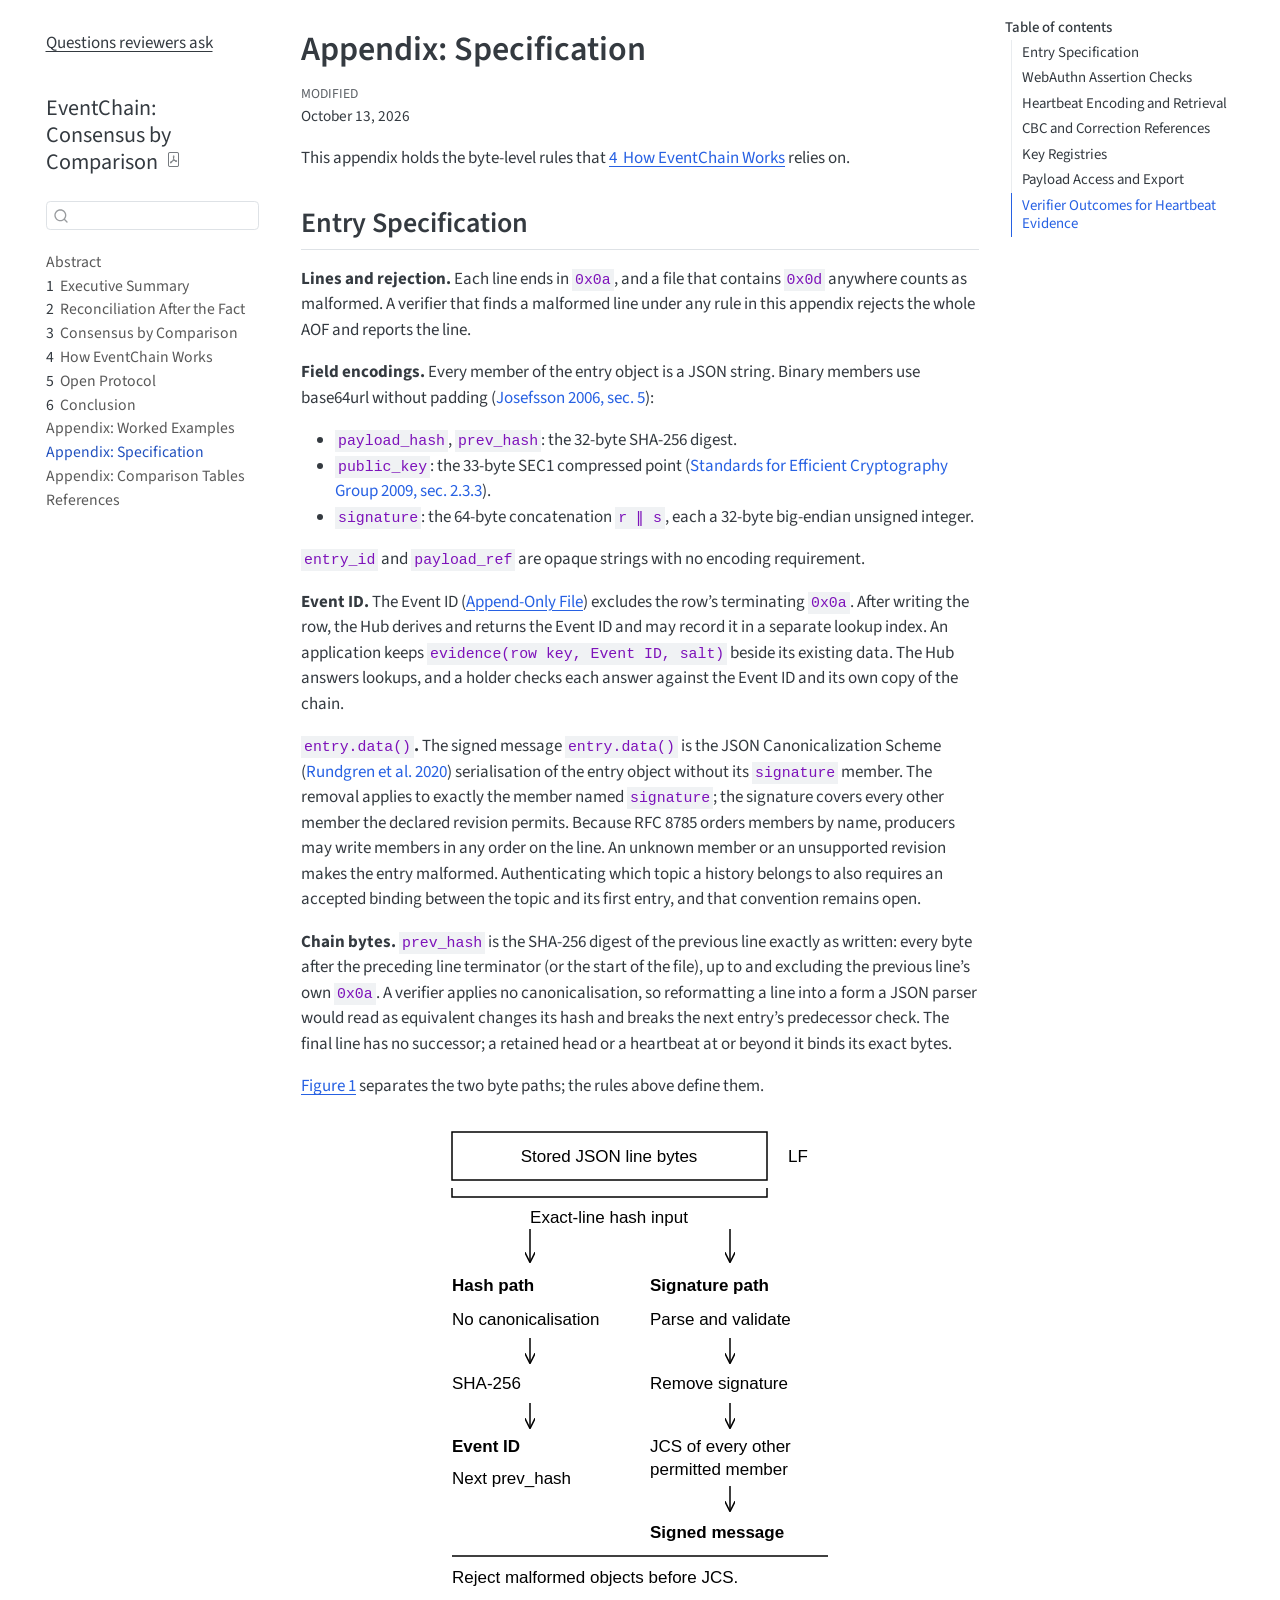
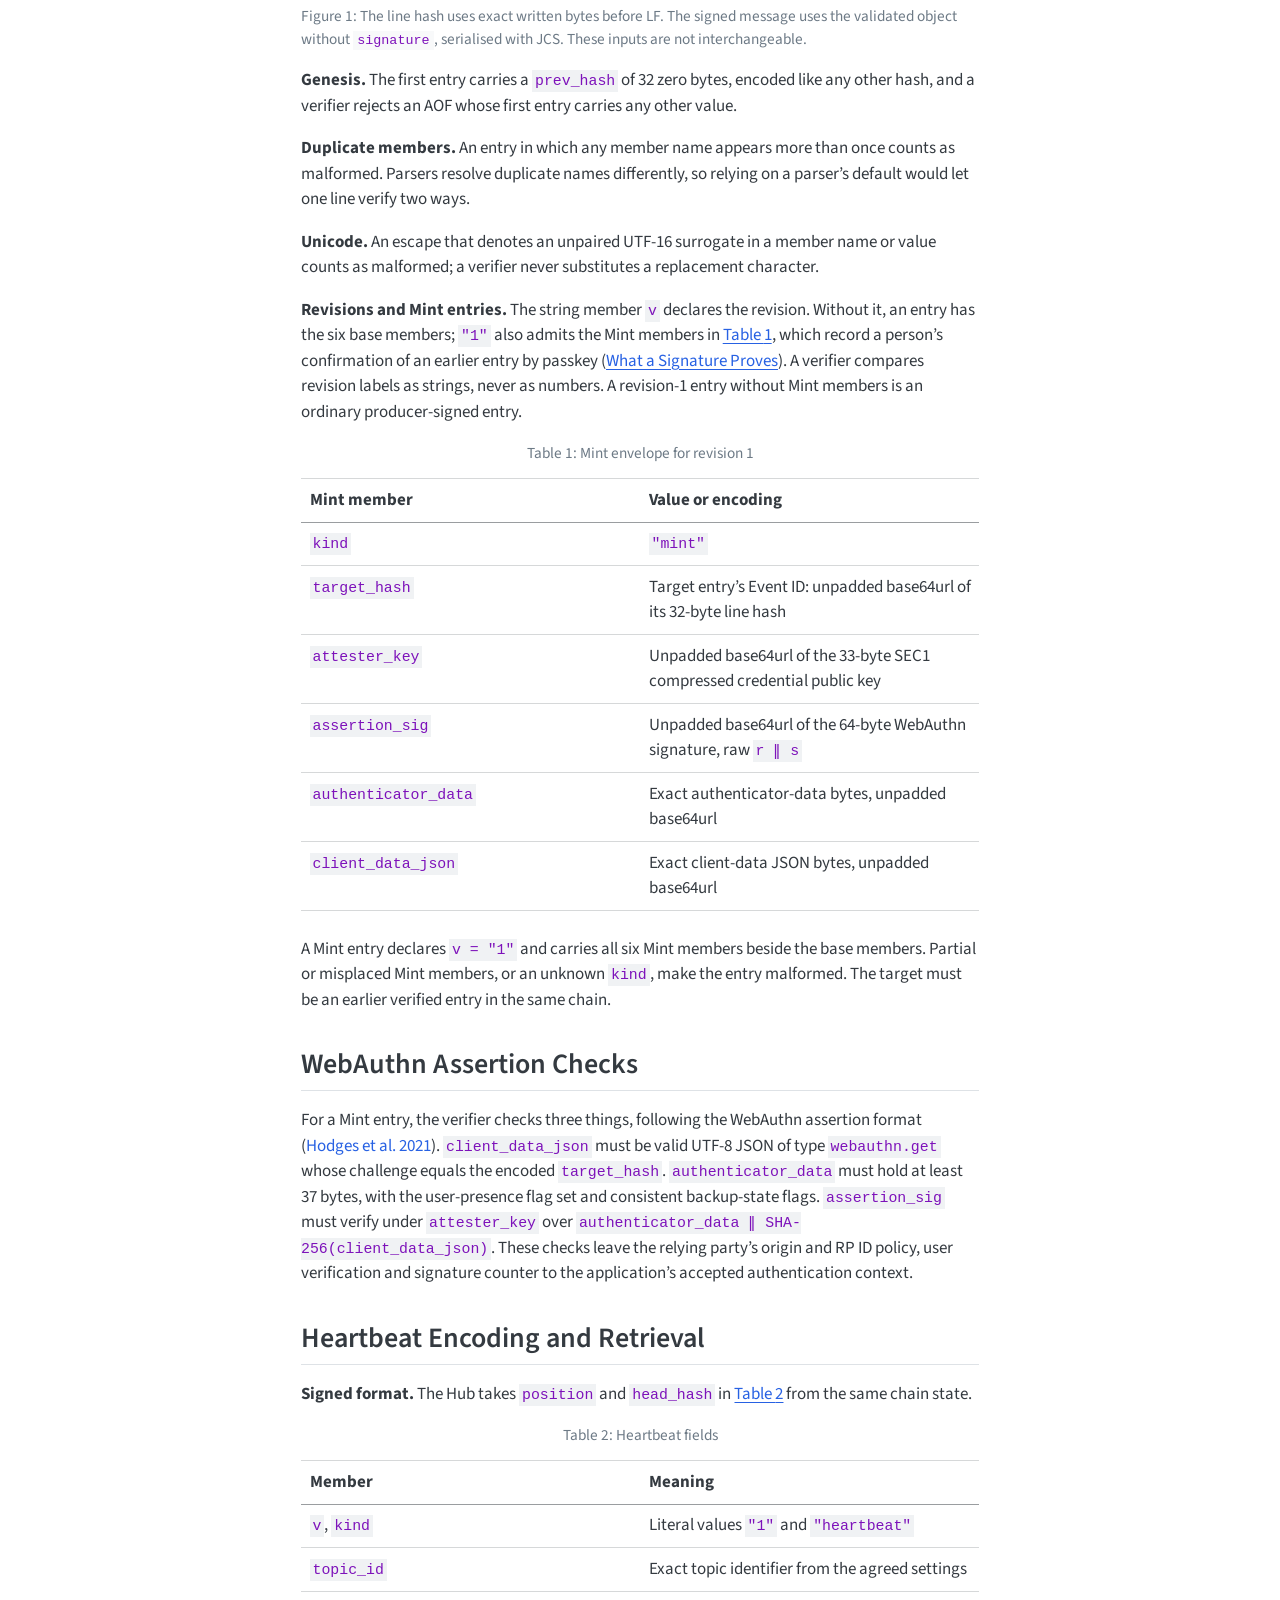
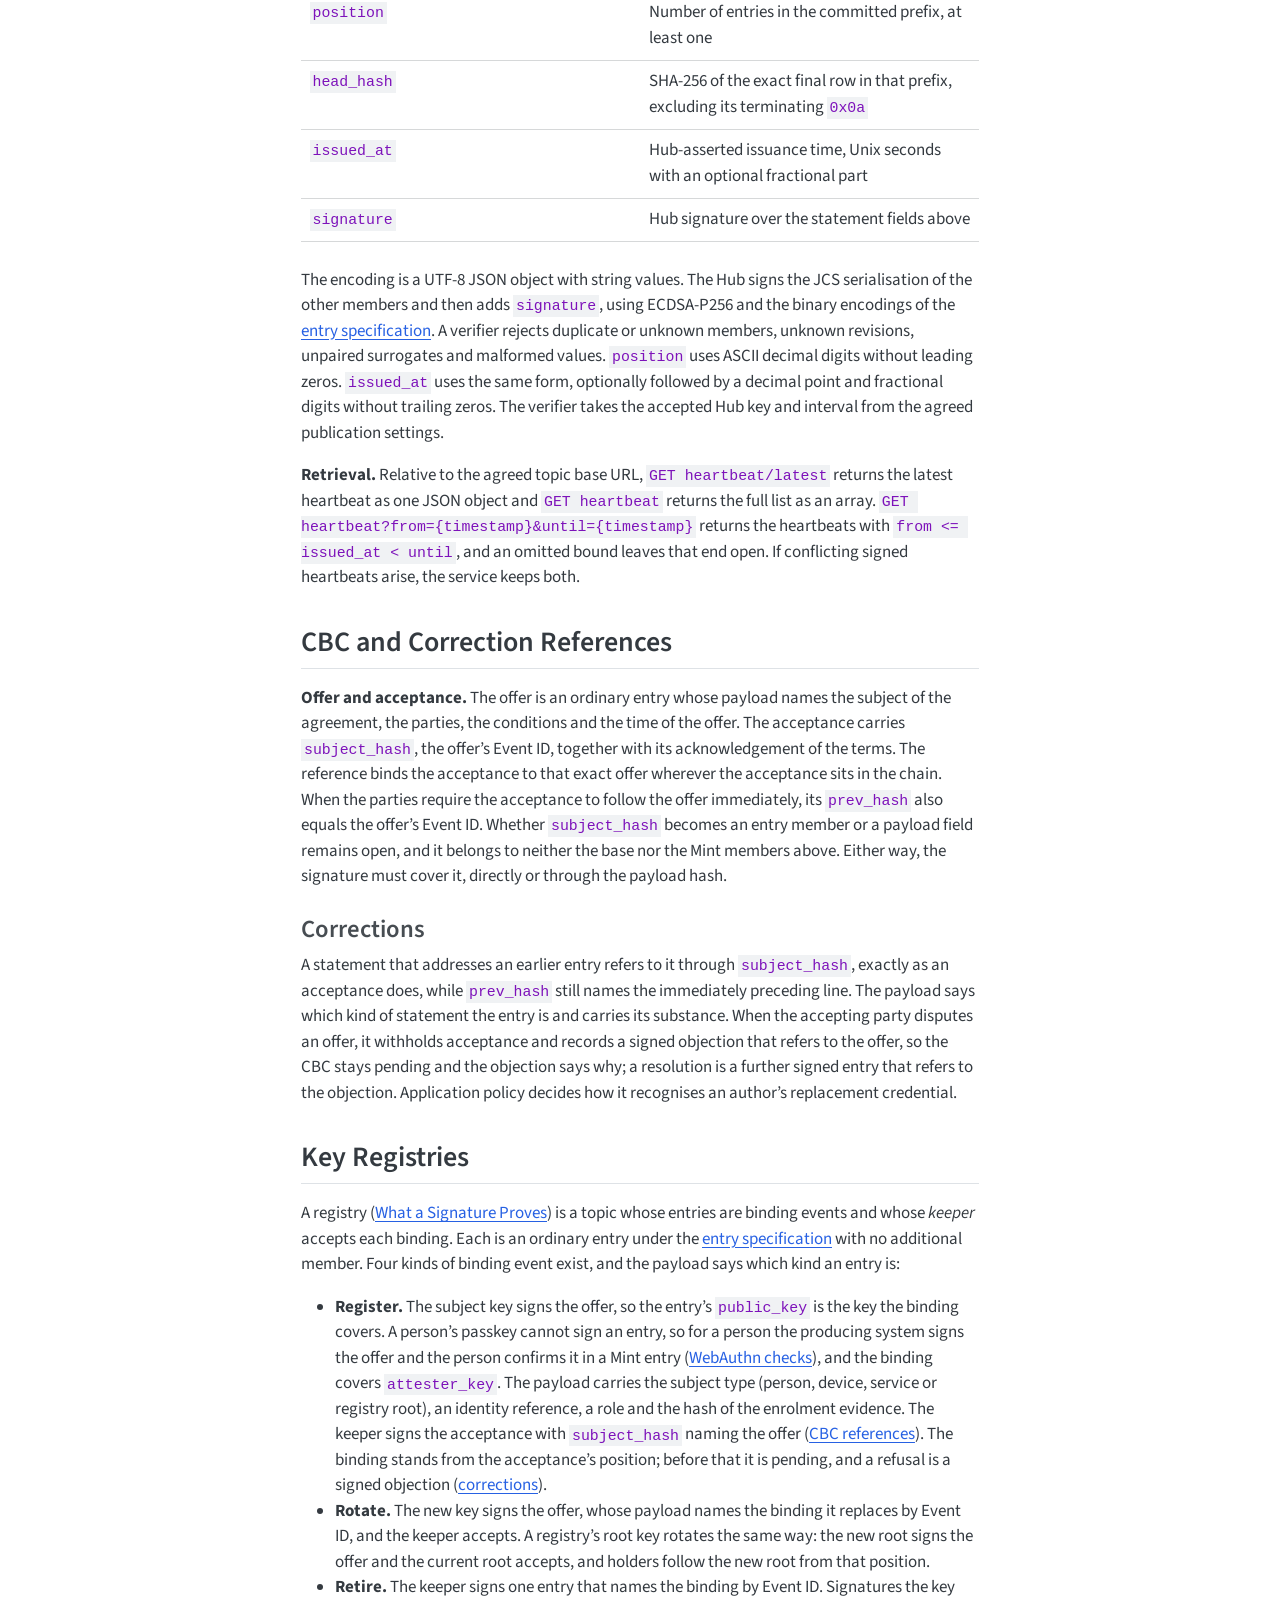
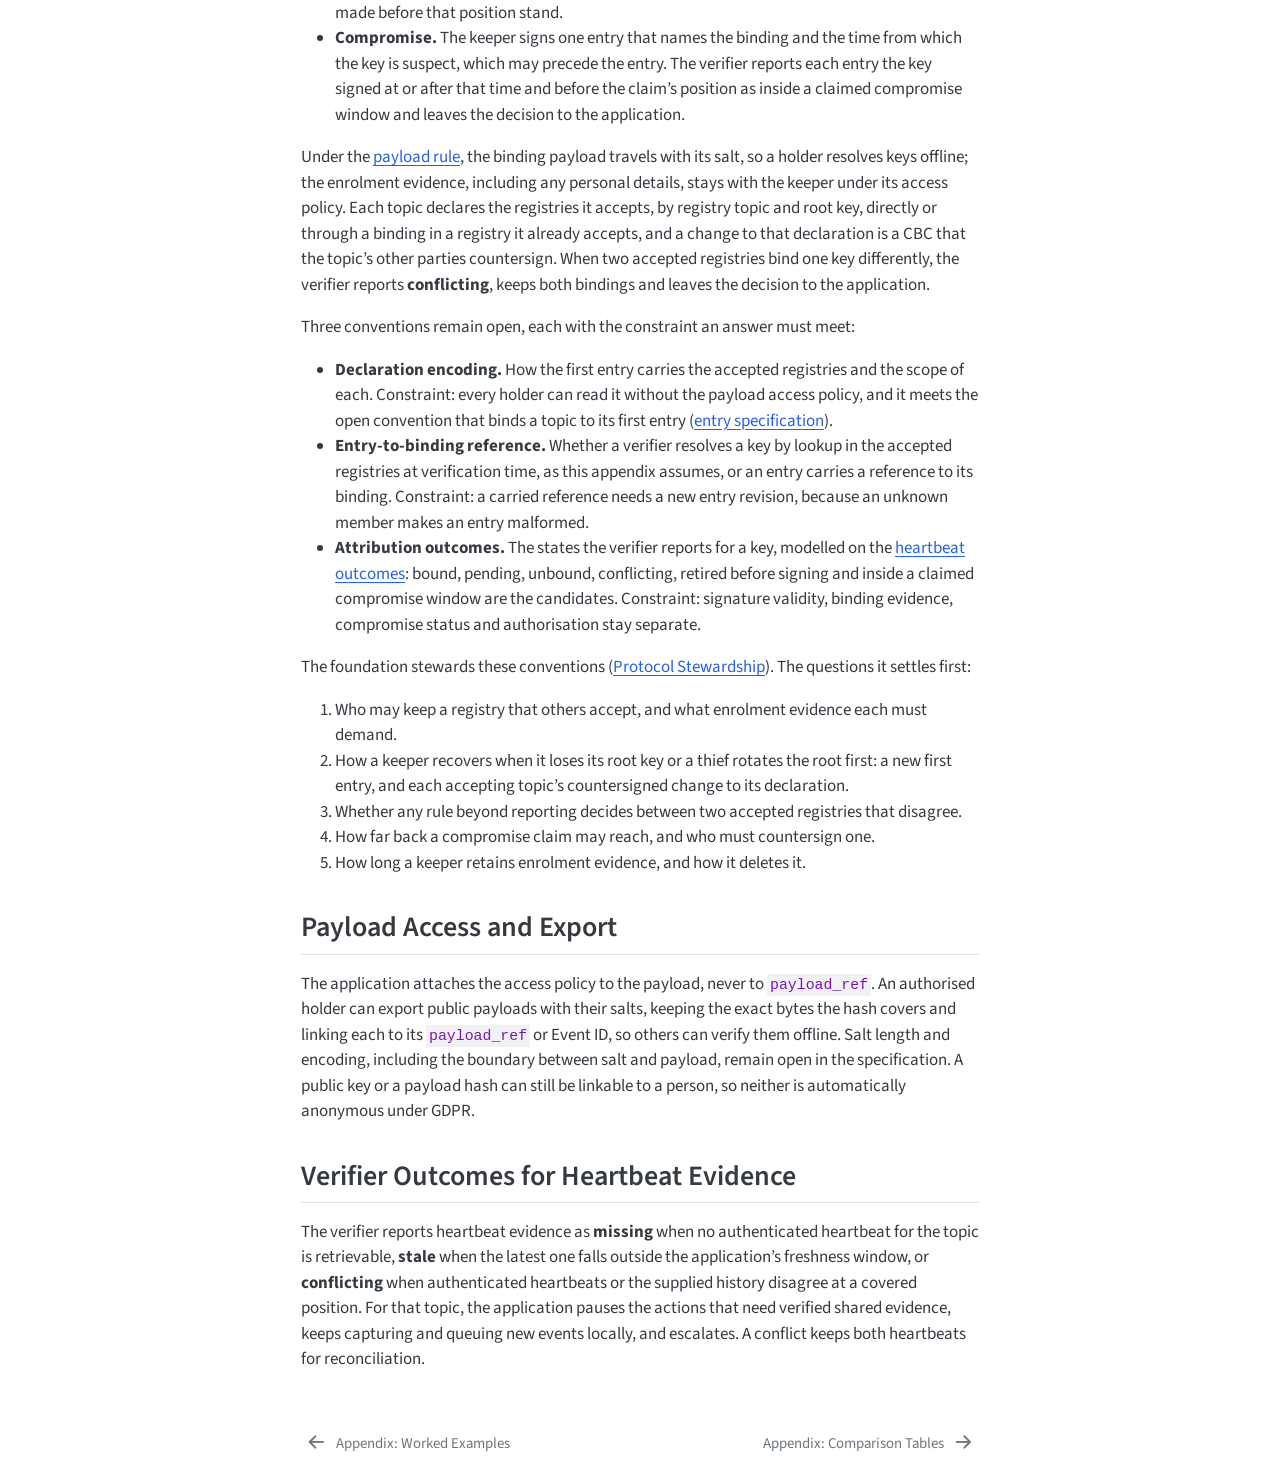
==== commit 4f68a3a3: "Publish revision 785d490" ====
--- a/appendix-specification.html
+++ b/appendix-specification.html
@@ -125,7 +125,6 @@
     <div class="sidebar-title mb-0 py-0">
       <a href="./">EventChain: Consensus by Comparison</a> 
         <div class="sidebar-tools-main">
-    <a href="https://github.com/eventchain-protocol/eventchain-protocol.github.io" title="Source Code" class="quarto-navigation-tool px-1" aria-label="Source Code"><i class="bi bi-github"></i></a>
     <a href="./EventChain--Consensus-by-Comparison.pdf" title="Download PDF" class="quarto-navigation-tool px-1" aria-label="Download PDF"><i class="bi bi-file-pdf"></i></a>
 </div>
     </div>
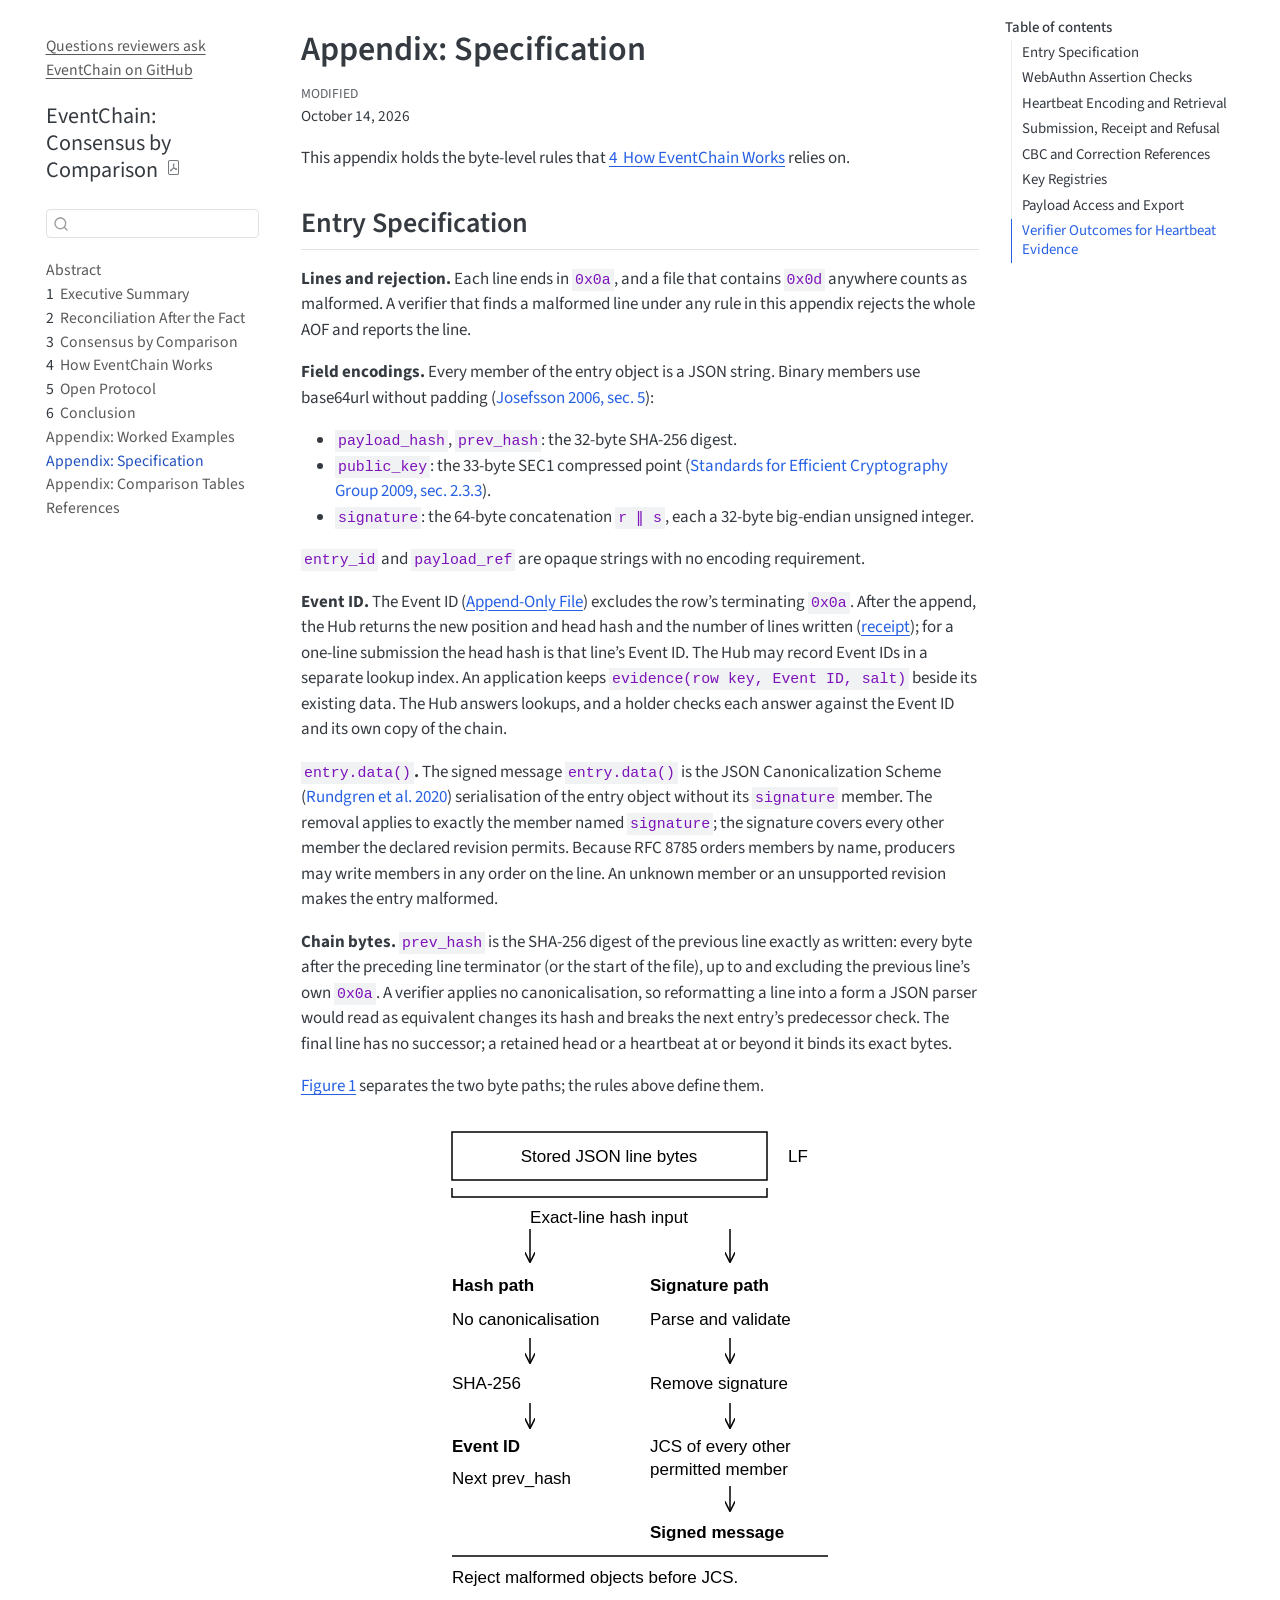
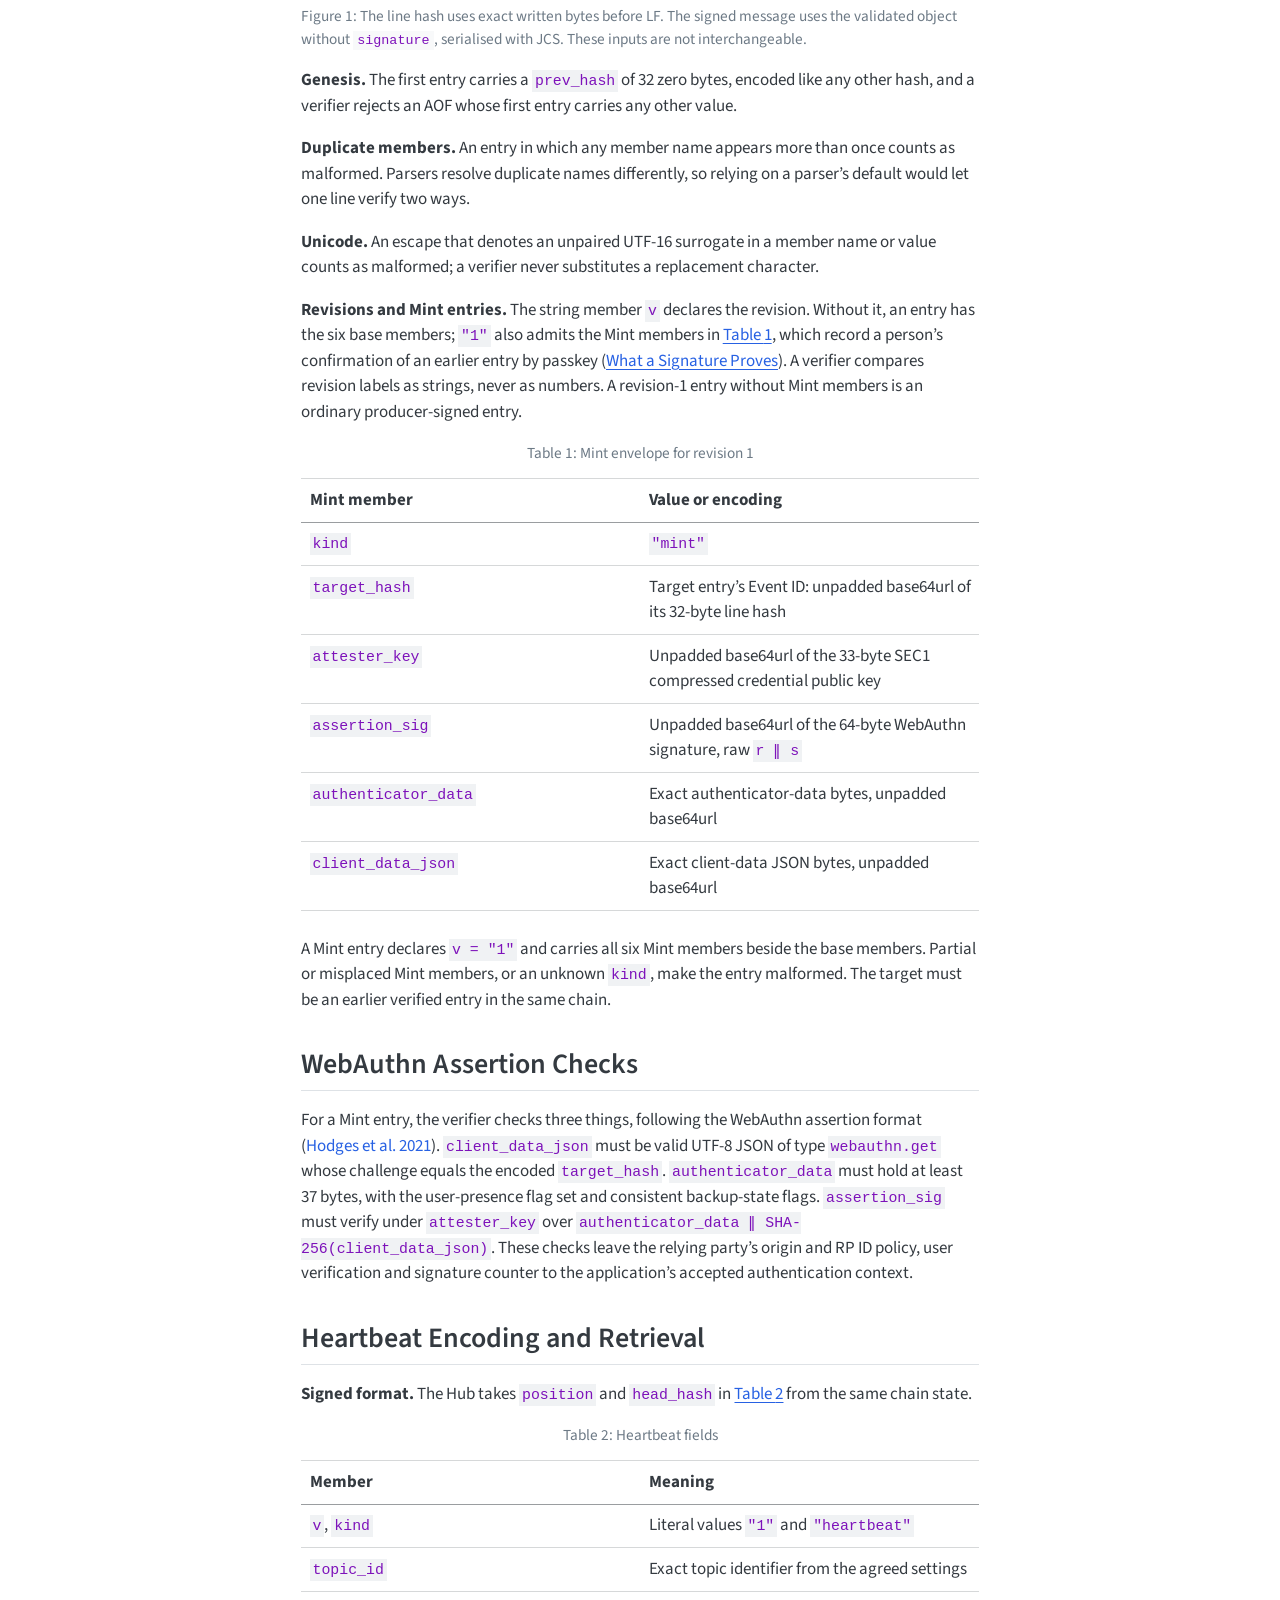
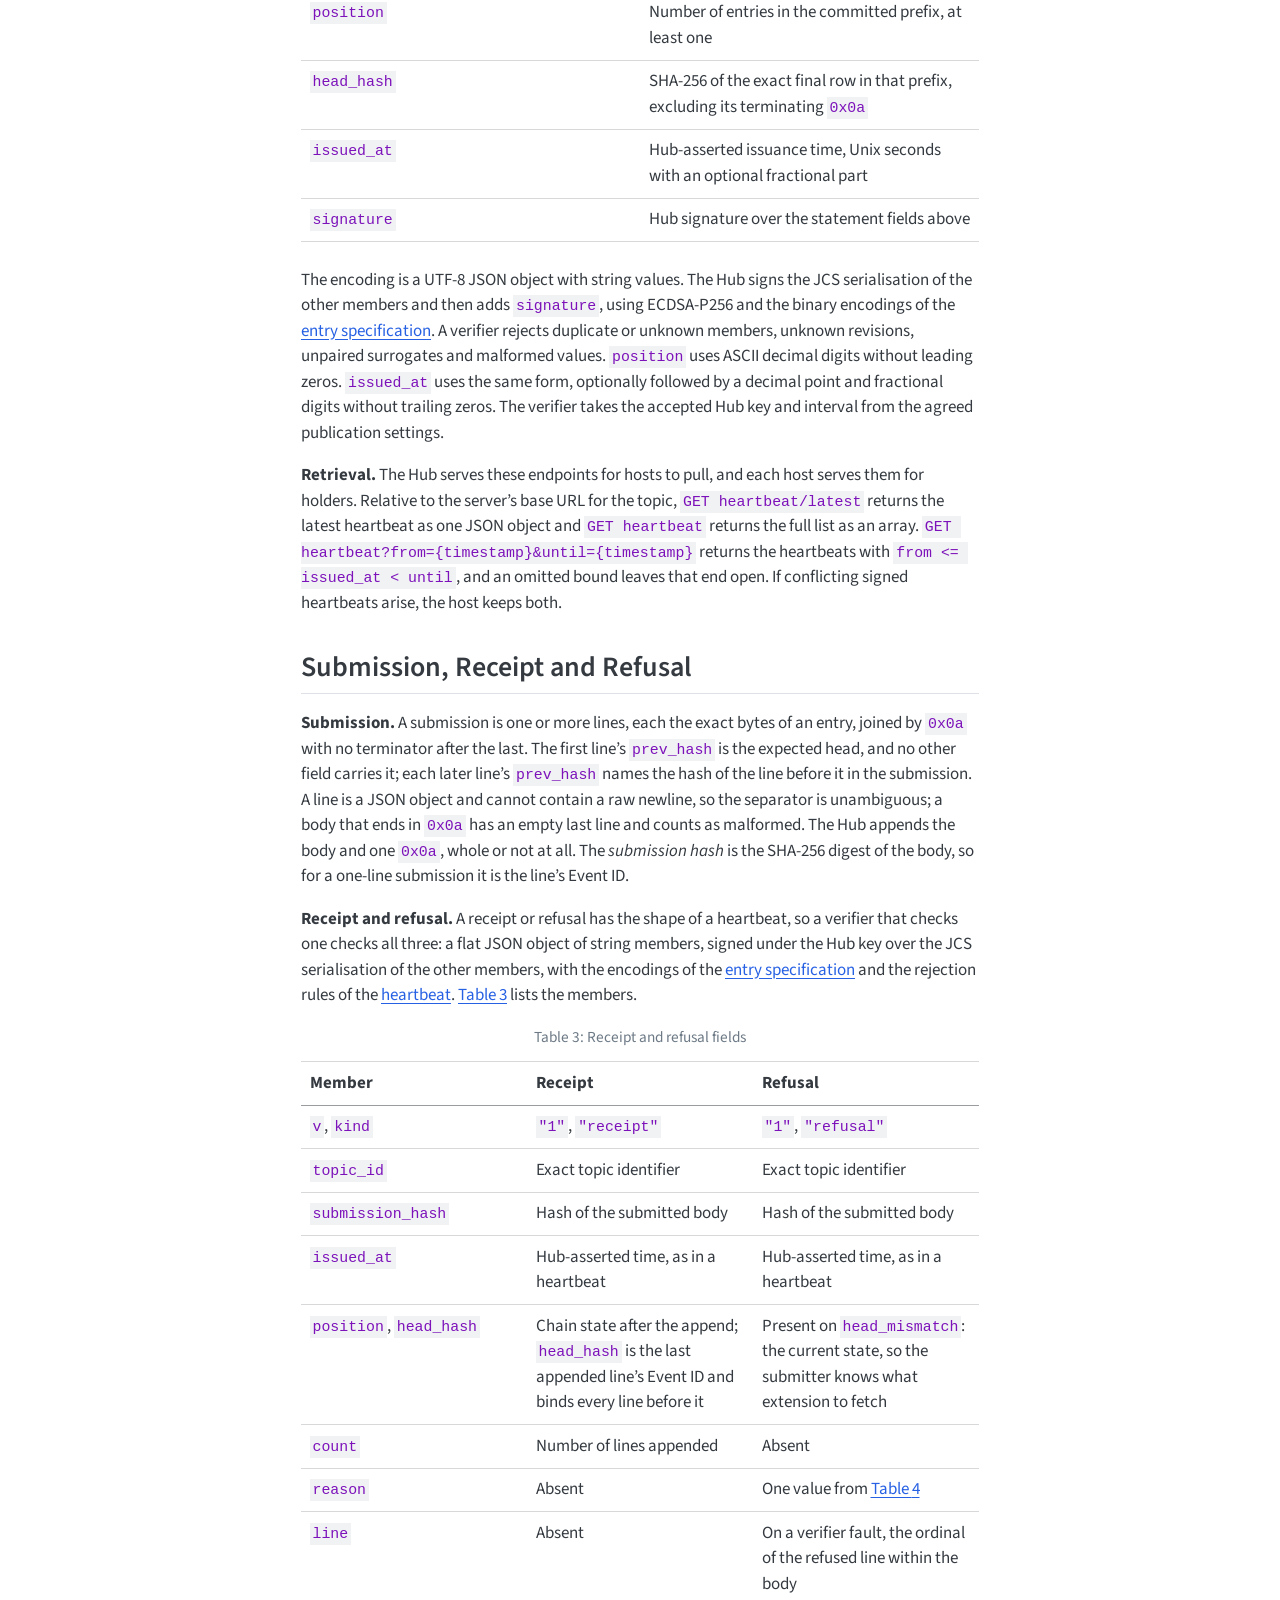
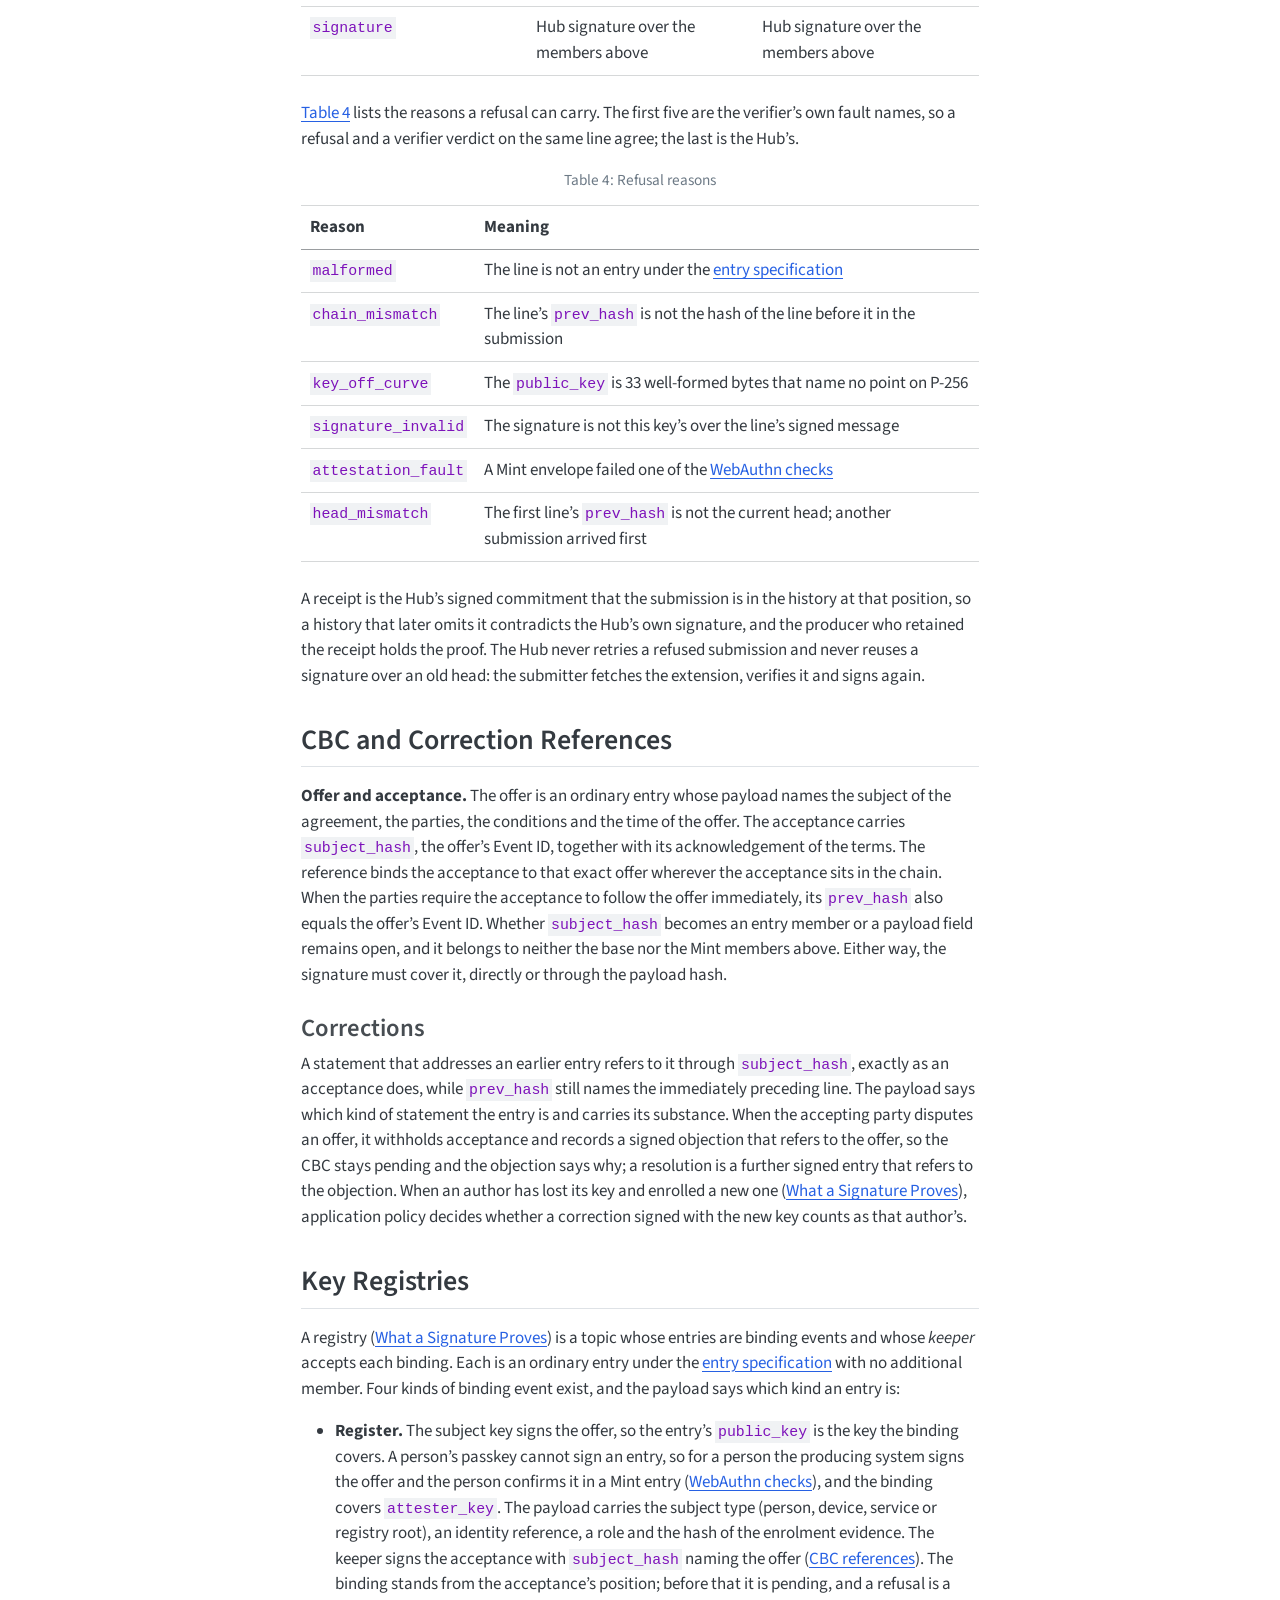
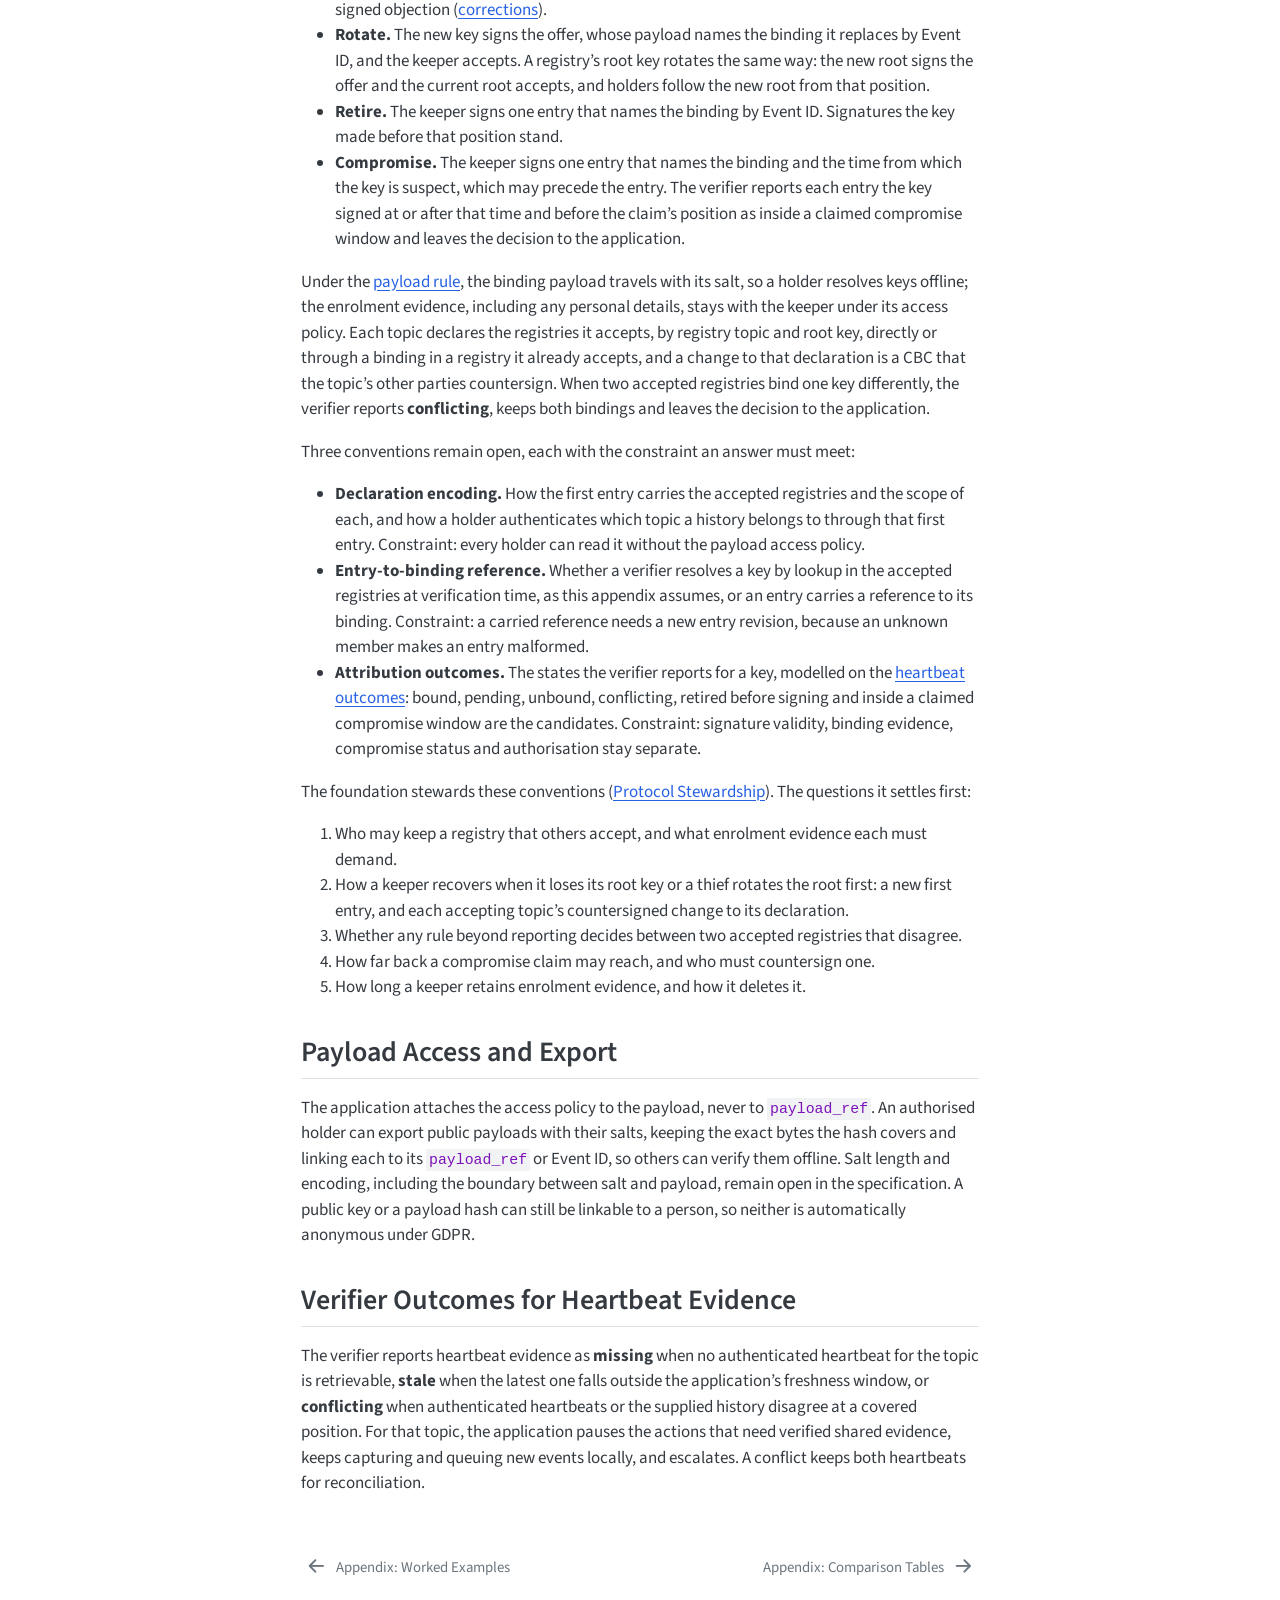
==== commit 6245392e: "Publish revision 2356446" ====
--- a/appendix-specification.html
+++ b/appendix-specification.html
@@ -120,6 +120,7 @@
 <!-- sidebar -->
   <nav id="quarto-sidebar" class="sidebar collapse collapse-horizontal quarto-sidebar-collapse-item sidebar-navigation floating overflow-auto"><div class="quarto-sidebar-header"><div class="sidebar-header-item">
 <p><a href="https://eventchain-protocol.github.io/llms.txt">Questions reviewers ask</a></p>
+<p><a href="https://github.com/eventchain-protocol/eventchain">EventChain on GitHub</a></p>
 </div></div>
     <div class="pt-lg-2 mt-2 text-left sidebar-header">
     <div class="sidebar-title mb-0 py-0">
@@ -215,6 +216,7 @@
   <li><a href="#sec-entry-spec" id="toc-sec-entry-spec" class="nav-link active" data-scroll-target="#sec-entry-spec">Entry Specification</a></li>
   <li><a href="#sec-spec-mint" id="toc-sec-spec-mint" class="nav-link" data-scroll-target="#sec-spec-mint">WebAuthn Assertion Checks</a></li>
   <li><a href="#sec-spec-heartbeat" id="toc-sec-spec-heartbeat" class="nav-link" data-scroll-target="#sec-spec-heartbeat">Heartbeat Encoding and Retrieval</a></li>
+  <li><a href="#sec-spec-submission" id="toc-sec-spec-submission" class="nav-link" data-scroll-target="#sec-spec-submission">Submission, Receipt and Refusal</a></li>
   <li><a href="#sec-spec-cbc" id="toc-sec-spec-cbc" class="nav-link" data-scroll-target="#sec-spec-cbc">CBC and Correction References</a>
   <ul class="collapse">
   <li><a href="#sec-corrections" id="toc-sec-corrections" class="nav-link" data-scroll-target="#sec-corrections">Corrections</a></li>
@@ -242,7 +244,7 @@
     <div>
     <div class="quarto-title-meta-heading">Modified</div>
     <div class="quarto-title-meta-contents">
-      <p class="date-modified">October 13, 2026</p>
+      <p class="date-modified">October 14, 2026</p>
     </div>
   </div>
     
@@ -264,8 +266,8 @@
 <li><code>signature</code>: the 64-byte concatenation <code>r ‖ s</code>, each a 32-byte big-endian unsigned integer.</li>
 </ul>
 <p><code>entry_id</code> and <code>payload_ref</code> are opaque strings with no encoding requirement.</p>
-<p><strong>Event ID.</strong> The Event ID (<a href="how-it-works.html#sec-aof" class="quarto-xref"><span>Append-Only File</span></a>) excludes the row’s terminating <code>0x0a</code>. After writing the row, the Hub derives and returns the Event ID and may record it in a separate lookup index. An application keeps <code>evidence(row key, Event ID, salt)</code> beside its existing data. The Hub answers lookups, and a holder checks each answer against the Event ID and its own copy of the chain.</p>
-<p><strong><code>entry.data()</code>.</strong> The signed message <code>entry.data()</code> is the JSON Canonicalization Scheme <span class="citation" data-cites="rfc8785">(<a href="references.html#ref-rfc8785" role="doc-biblioref">Rundgren et al. 2020</a>)</span> serialisation of the entry object without its <code>signature</code> member. The removal applies to exactly the member named <code>signature</code>; the signature covers every other member the declared revision permits. Because RFC 8785 orders members by name, producers may write members in any order on the line. An unknown member or an unsupported revision makes the entry malformed. Authenticating which topic a history belongs to also requires an accepted binding between the topic and its first entry, and that convention remains open.</p>
+<p><strong>Event ID.</strong> The Event ID (<a href="how-it-works.html#sec-aof" class="quarto-xref"><span>Append-Only File</span></a>) excludes the row’s terminating <code>0x0a</code>. After the append, the Hub returns the new position and head hash and the number of lines written (<a href="#sec-spec-submission">receipt</a>); for a one-line submission the head hash is that line’s Event ID. The Hub may record Event IDs in a separate lookup index. An application keeps <code>evidence(row key, Event ID, salt)</code> beside its existing data. The Hub answers lookups, and a holder checks each answer against the Event ID and its own copy of the chain.</p>
+<p><strong><code>entry.data()</code>.</strong> The signed message <code>entry.data()</code> is the JSON Canonicalization Scheme <span class="citation" data-cites="rfc8785">(<a href="references.html#ref-rfc8785" role="doc-biblioref">Rundgren et al. 2020</a>)</span> serialisation of the entry object without its <code>signature</code> member. The removal applies to exactly the member named <code>signature</code>; the signature covers every other member the declared revision permits. Because RFC 8785 orders members by name, producers may write members in any order on the line. An unknown member or an unsupported revision makes the entry malformed.</p>
 <p><strong>Chain bytes.</strong> <code>prev_hash</code> is the SHA-256 digest of the previous line exactly as written: every byte after the preceding line terminator (or the start of the file), up to and excluding the previous line’s own <code>0x0a</code>. A verifier applies no canonicalisation, so reformatting a line into a form a JSON parser would read as equivalent changes its hash and breaks the next entry’s predecessor check. The final line has no successor; a retained head or a heartbeat at or beyond it binds its exact bytes.</p>
 <p><a href="#fig-entry-byte-paths" class="quarto-xref">Figure&nbsp;<span>1</span></a> separates the two byte paths; the rules above define them.</p>
 <div id="fig-entry-byte-paths" class="quarto-float quarto-figure quarto-figure-center anchored" alt="One stored JSON line branches into an exact-byte hash path excluding LF, producing Event ID and next prev_hash, and a validated-object path removing signature before JCS to produce the signed message. Malformed objects are rejected before canonicalisation.">
@@ -386,14 +388,134 @@
 </figure>
 </div>
 <p>The encoding is a UTF-8 JSON object with string values. The Hub signs the JCS serialisation of the other members and then adds <code>signature</code>, using ECDSA-P256 and the binary encodings of the <a href="#sec-entry-spec">entry specification</a>. A verifier rejects duplicate or unknown members, unknown revisions, unpaired surrogates and malformed values. <code>position</code> uses ASCII decimal digits without leading zeros. <code>issued_at</code> uses the same form, optionally followed by a decimal point and fractional digits without trailing zeros. The verifier takes the accepted Hub key and interval from the agreed publication settings.</p>
-<p><strong>Retrieval.</strong> Relative to the agreed topic base URL, <code>GET heartbeat/latest</code> returns the latest heartbeat as one JSON object and <code>GET heartbeat</code> returns the full list as an array. <code>GET heartbeat?from={timestamp}&amp;until={timestamp}</code> returns the heartbeats with <code>from &lt;= issued_at &lt; until</code>, and an omitted bound leaves that end open. If conflicting signed heartbeats arise, the service keeps both.</p>
+<p><strong>Retrieval.</strong> The Hub serves these endpoints for hosts to pull, and each host serves them for holders. Relative to the server’s base URL for the topic, <code>GET heartbeat/latest</code> returns the latest heartbeat as one JSON object and <code>GET heartbeat</code> returns the full list as an array. <code>GET heartbeat?from={timestamp}&amp;until={timestamp}</code> returns the heartbeats with <code>from &lt;= issued_at &lt; until</code>, and an omitted bound leaves that end open. If conflicting signed heartbeats arise, the host keeps both.</p>
+</section>
+<section id="sec-spec-submission" class="level2">
+<h2 class="anchored" data-anchor-id="sec-spec-submission">Submission, Receipt and Refusal</h2>
+<p><strong>Submission.</strong> A submission is one or more lines, each the exact bytes of an entry, joined by <code>0x0a</code> with no terminator after the last. The first line’s <code>prev_hash</code> is the expected head, and no other field carries it; each later line’s <code>prev_hash</code> names the hash of the line before it in the submission. A line is a JSON object and cannot contain a raw newline, so the separator is unambiguous; a body that ends in <code>0x0a</code> has an empty last line and counts as malformed. The Hub appends the body and one <code>0x0a</code>, whole or not at all. The <em>submission hash</em> is the SHA-256 digest of the body, so for a one-line submission it is the line’s Event ID.</p>
+<p><strong>Receipt and refusal.</strong> A receipt or refusal has the shape of a heartbeat, so a verifier that checks one checks all three: a flat JSON object of string members, signed under the Hub key over the JCS serialisation of the other members, with the encodings of the <a href="#sec-entry-spec">entry specification</a> and the rejection rules of the <a href="#sec-spec-heartbeat">heartbeat</a>. <a href="#tbl-receipt-fields" class="quarto-xref">Table&nbsp;<span>3</span></a> lists the members.</p>
+<div id="tbl-receipt-fields" class="quarto-float quarto-figure quarto-figure-center anchored">
+<figure class="quarto-float quarto-float-tbl figure">
+<figcaption class="quarto-float-caption-top quarto-float-caption quarto-float-tbl" id="tbl-receipt-fields-caption-0ceaefa1-69ba-4598-a22c-09a6ac19f8ca">
+Table&nbsp;3: Receipt and refusal fields
+</figcaption>
+<div aria-describedby="tbl-receipt-fields-caption-0ceaefa1-69ba-4598-a22c-09a6ac19f8ca">
+<table class="caption-top table">
+<colgroup>
+<col style="width: 33%">
+<col style="width: 33%">
+<col style="width: 33%">
+</colgroup>
+<thead>
+<tr class="header">
+<th style="text-align: left;">Member</th>
+<th style="text-align: left;">Receipt</th>
+<th style="text-align: left;">Refusal</th>
+</tr>
+</thead>
+<tbody>
+<tr class="odd">
+<td style="text-align: left;"><code>v</code>, <code>kind</code></td>
+<td style="text-align: left;"><code>"1"</code>, <code>"receipt"</code></td>
+<td style="text-align: left;"><code>"1"</code>, <code>"refusal"</code></td>
+</tr>
+<tr class="even">
+<td style="text-align: left;"><code>topic_id</code></td>
+<td style="text-align: left;">Exact topic identifier</td>
+<td style="text-align: left;">Exact topic identifier</td>
+</tr>
+<tr class="odd">
+<td style="text-align: left;"><code>submission_hash</code></td>
+<td style="text-align: left;">Hash of the submitted body</td>
+<td style="text-align: left;">Hash of the submitted body</td>
+</tr>
+<tr class="even">
+<td style="text-align: left;"><code>issued_at</code></td>
+<td style="text-align: left;">Hub-asserted time, as in a heartbeat</td>
+<td style="text-align: left;">Hub-asserted time, as in a heartbeat</td>
+</tr>
+<tr class="odd">
+<td style="text-align: left;"><code>position</code>, <code>head_hash</code></td>
+<td style="text-align: left;">Chain state after the append; <code>head_hash</code> is the last appended line’s Event ID and binds every line before it</td>
+<td style="text-align: left;">Present on <code>head_mismatch</code>: the current state, so the submitter knows what extension to fetch</td>
+</tr>
+<tr class="even">
+<td style="text-align: left;"><code>count</code></td>
+<td style="text-align: left;">Number of lines appended</td>
+<td style="text-align: left;">Absent</td>
+</tr>
+<tr class="odd">
+<td style="text-align: left;"><code>reason</code></td>
+<td style="text-align: left;">Absent</td>
+<td style="text-align: left;">One value from <a href="#tbl-refusal-reasons" class="quarto-xref">Table&nbsp;<span>4</span></a></td>
+</tr>
+<tr class="even">
+<td style="text-align: left;"><code>line</code></td>
+<td style="text-align: left;">Absent</td>
+<td style="text-align: left;">On a verifier fault, the ordinal of the refused line within the body</td>
+</tr>
+<tr class="odd">
+<td style="text-align: left;"><code>signature</code></td>
+<td style="text-align: left;">Hub signature over the members above</td>
+<td style="text-align: left;">Hub signature over the members above</td>
+</tr>
+</tbody>
+</table>
+</div>
+</figure>
+</div>
+<p><a href="#tbl-refusal-reasons" class="quarto-xref">Table&nbsp;<span>4</span></a> lists the reasons a refusal can carry. The first five are the verifier’s own fault names, so a refusal and a verifier verdict on the same line agree; the last is the Hub’s.</p>
+<div id="tbl-refusal-reasons" class="quarto-float quarto-figure quarto-figure-center anchored">
+<figure class="quarto-float quarto-float-tbl figure">
+<figcaption class="quarto-float-caption-top quarto-float-caption quarto-float-tbl" id="tbl-refusal-reasons-caption-0ceaefa1-69ba-4598-a22c-09a6ac19f8ca">
+Table&nbsp;4: Refusal reasons
+</figcaption>
+<div aria-describedby="tbl-refusal-reasons-caption-0ceaefa1-69ba-4598-a22c-09a6ac19f8ca">
+<table class="caption-top table">
+<thead>
+<tr class="header">
+<th style="text-align: left;">Reason</th>
+<th style="text-align: left;">Meaning</th>
+</tr>
+</thead>
+<tbody>
+<tr class="odd">
+<td style="text-align: left;"><code>malformed</code></td>
+<td style="text-align: left;">The line is not an entry under the <a href="#sec-entry-spec">entry specification</a></td>
+</tr>
+<tr class="even">
+<td style="text-align: left;"><code>chain_mismatch</code></td>
+<td style="text-align: left;">The line’s <code>prev_hash</code> is not the hash of the line before it in the submission</td>
+</tr>
+<tr class="odd">
+<td style="text-align: left;"><code>key_off_curve</code></td>
+<td style="text-align: left;">The <code>public_key</code> is 33 well-formed bytes that name no point on P-256</td>
+</tr>
+<tr class="even">
+<td style="text-align: left;"><code>signature_invalid</code></td>
+<td style="text-align: left;">The signature is not this key’s over the line’s signed message</td>
+</tr>
+<tr class="odd">
+<td style="text-align: left;"><code>attestation_fault</code></td>
+<td style="text-align: left;">A Mint envelope failed one of the <a href="#sec-spec-mint">WebAuthn checks</a></td>
+</tr>
+<tr class="even">
+<td style="text-align: left;"><code>head_mismatch</code></td>
+<td style="text-align: left;">The first line’s <code>prev_hash</code> is not the current head; another submission arrived first</td>
+</tr>
+</tbody>
+</table>
+</div>
+</figure>
+</div>
+<p>A receipt is the Hub’s signed commitment that the submission is in the history at that position, so a history that later omits it contradicts the Hub’s own signature, and the producer who retained the receipt holds the proof. The Hub never retries a refused submission and never reuses a signature over an old head: the submitter fetches the extension, verifies it and signs again.</p>
 </section>
 <section id="sec-spec-cbc" class="level2">
 <h2 class="anchored" data-anchor-id="sec-spec-cbc">CBC and Correction References</h2>
 <p><strong>Offer and acceptance.</strong> The offer is an ordinary entry whose payload names the subject of the agreement, the parties, the conditions and the time of the offer. The acceptance carries <code>subject_hash</code>, the offer’s Event ID, together with its acknowledgement of the terms. The reference binds the acceptance to that exact offer wherever the acceptance sits in the chain. When the parties require the acceptance to follow the offer immediately, its <code>prev_hash</code> also equals the offer’s Event ID. Whether <code>subject_hash</code> becomes an entry member or a payload field remains open, and it belongs to neither the base nor the Mint members above. Either way, the signature must cover it, directly or through the payload hash.</p>
 <section id="sec-corrections" class="level3">
 <h3 class="anchored" data-anchor-id="sec-corrections">Corrections</h3>
-<p>A statement that addresses an earlier entry refers to it through <code>subject_hash</code>, exactly as an acceptance does, while <code>prev_hash</code> still names the immediately preceding line. The payload says which kind of statement the entry is and carries its substance. When the accepting party disputes an offer, it withholds acceptance and records a signed objection that refers to the offer, so the CBC stays pending and the objection says why; a resolution is a further signed entry that refers to the objection. Application policy decides how it recognises an author’s replacement credential.</p>
+<p>A statement that addresses an earlier entry refers to it through <code>subject_hash</code>, exactly as an acceptance does, while <code>prev_hash</code> still names the immediately preceding line. The payload says which kind of statement the entry is and carries its substance. When the accepting party disputes an offer, it withholds acceptance and records a signed objection that refers to the offer, so the CBC stays pending and the objection says why; a resolution is a further signed entry that refers to the objection. When an author has lost its key and enrolled a new one (<a href="how-it-works.html#sec-identity-bound-signatures" class="quarto-xref"><span>What a Signature Proves</span></a>), application policy decides whether a correction signed with the new key counts as that author’s.</p>
 </section>
 </section>
 <section id="sec-spec-registry" class="level2">
@@ -408,7 +530,7 @@
 <p>Under the <a href="#sec-spec-payload">payload rule</a>, the binding payload travels with its salt, so a holder resolves keys offline; the enrolment evidence, including any personal details, stays with the keeper under its access policy. Each topic declares the registries it accepts, by registry topic and root key, directly or through a binding in a registry it already accepts, and a change to that declaration is a CBC that the topic’s other parties countersign. When two accepted registries bind one key differently, the verifier reports <strong>conflicting</strong>, keeps both bindings and leaves the decision to the application.</p>
 <p>Three conventions remain open, each with the constraint an answer must meet:</p>
 <ul>
-<li><strong>Declaration encoding.</strong> How the first entry carries the accepted registries and the scope of each. Constraint: every holder can read it without the payload access policy, and it meets the open convention that binds a topic to its first entry (<a href="#sec-entry-spec">entry specification</a>).</li>
+<li><strong>Declaration encoding.</strong> How the first entry carries the accepted registries and the scope of each, and how a holder authenticates which topic a history belongs to through that first entry. Constraint: every holder can read it without the payload access policy.</li>
 <li><strong>Entry-to-binding reference.</strong> Whether a verifier resolves a key by lookup in the accepted registries at verification time, as this appendix assumes, or an entry carries a reference to its binding. Constraint: a carried reference needs a new entry revision, because an unknown member makes an entry malformed.</li>
 <li><strong>Attribution outcomes.</strong> The states the verifier reports for a key, modelled on the <a href="#sec-spec-outcomes">heartbeat outcomes</a>: bound, pending, unbound, conflicting, retired before signing and inside a claimed compromise window are the candidates. Constraint: signature validity, binding evidence, compromise status and authorisation stay separate.</li>
 </ul>
--- a/visuals.css
+++ b/visuals.css
@@ -27,3 +27,19 @@
   main .quarto-float-tbl > div[aria-describedby] { overflow: visible; }
   .table-scroll-hint { display: none; }
 }
+
+/* The reading-map link at the head of the sidebar reads like a chapter entry, underlined. */
+#quarto-sidebar .quarto-sidebar-header .sidebar-header-item p {
+  margin: .4rem 0 .2em;
+  font-size: .925rem;
+  line-height: 1rem;
+  color: hsl(0, 0%, 35%);
+}
+#quarto-sidebar .quarto-sidebar-header .sidebar-header-item a {
+  color: inherit;
+  text-decoration: underline;
+}
+#quarto-sidebar .quarto-sidebar-header .sidebar-header-item a:hover,
+#quarto-sidebar .quarto-sidebar-header .sidebar-header-item a:focus {
+  color: rgba(32.76, 81.48, 190.68, .8);
+}
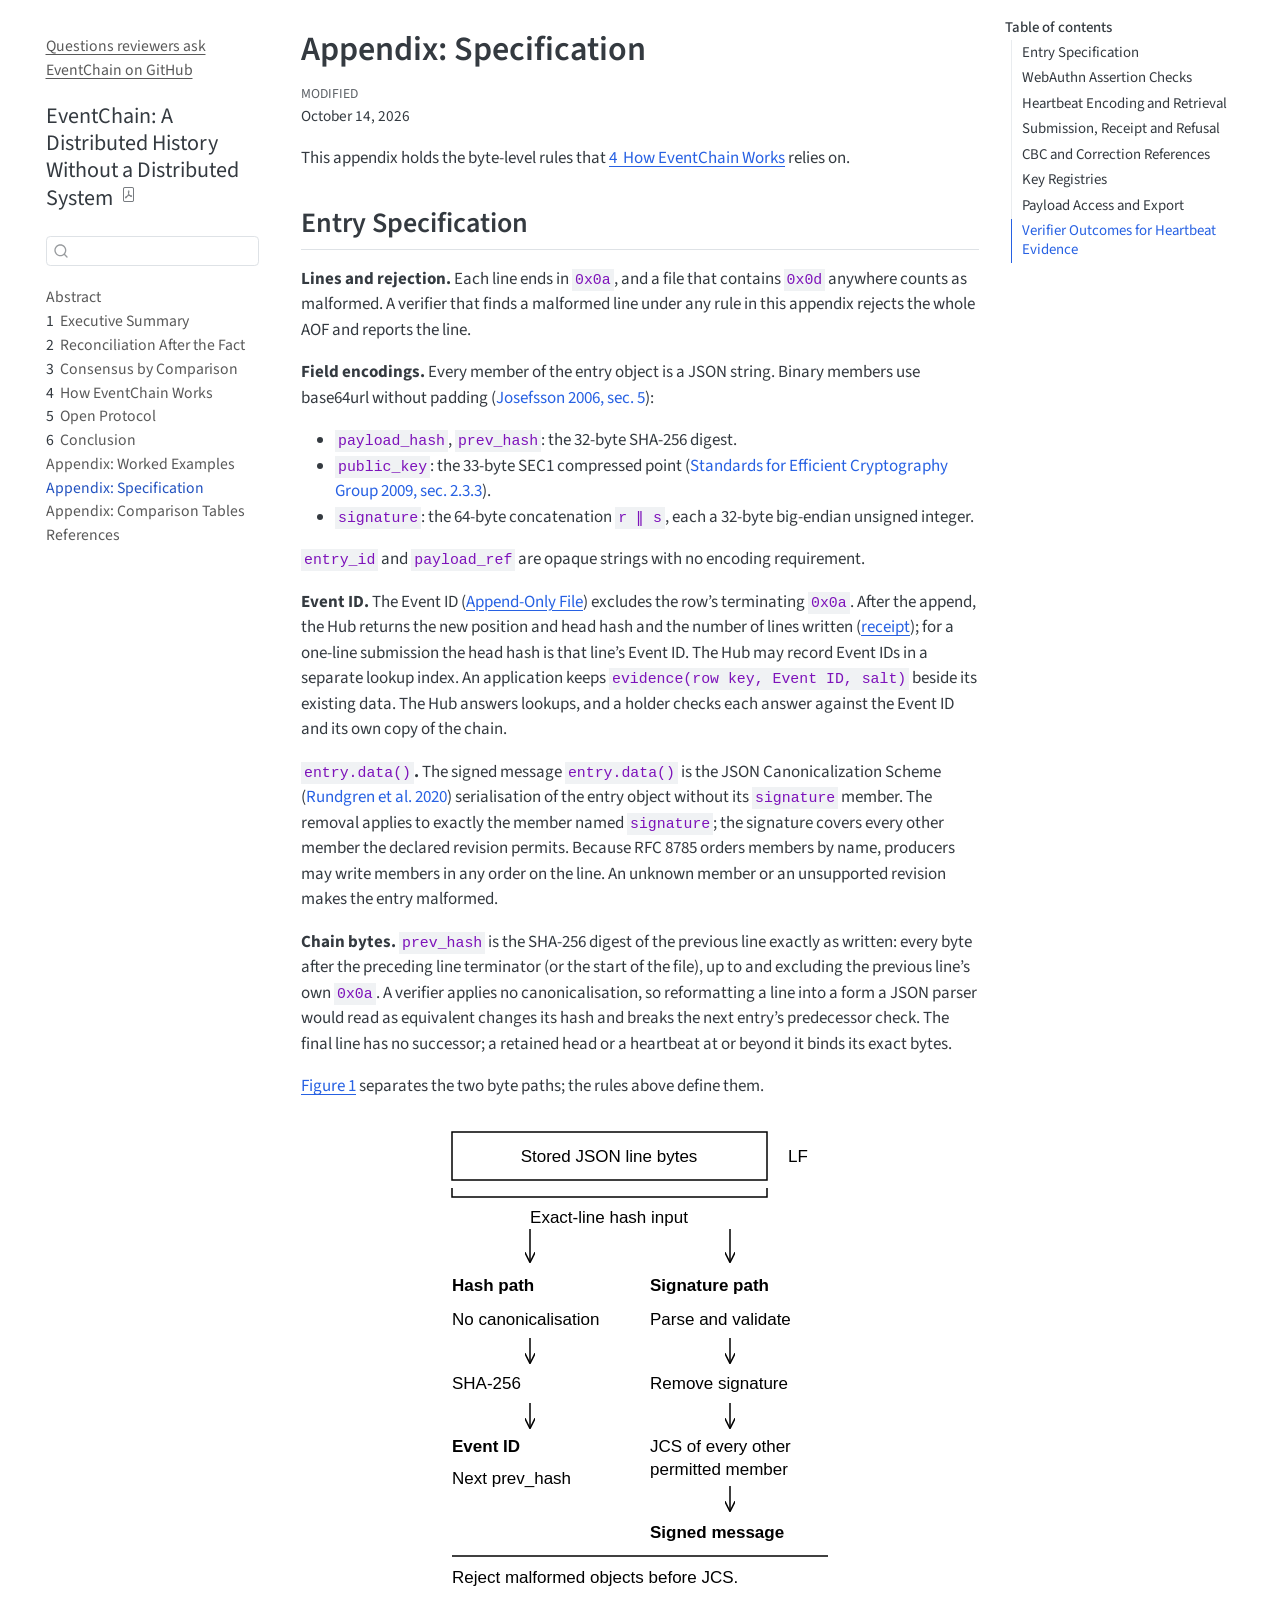
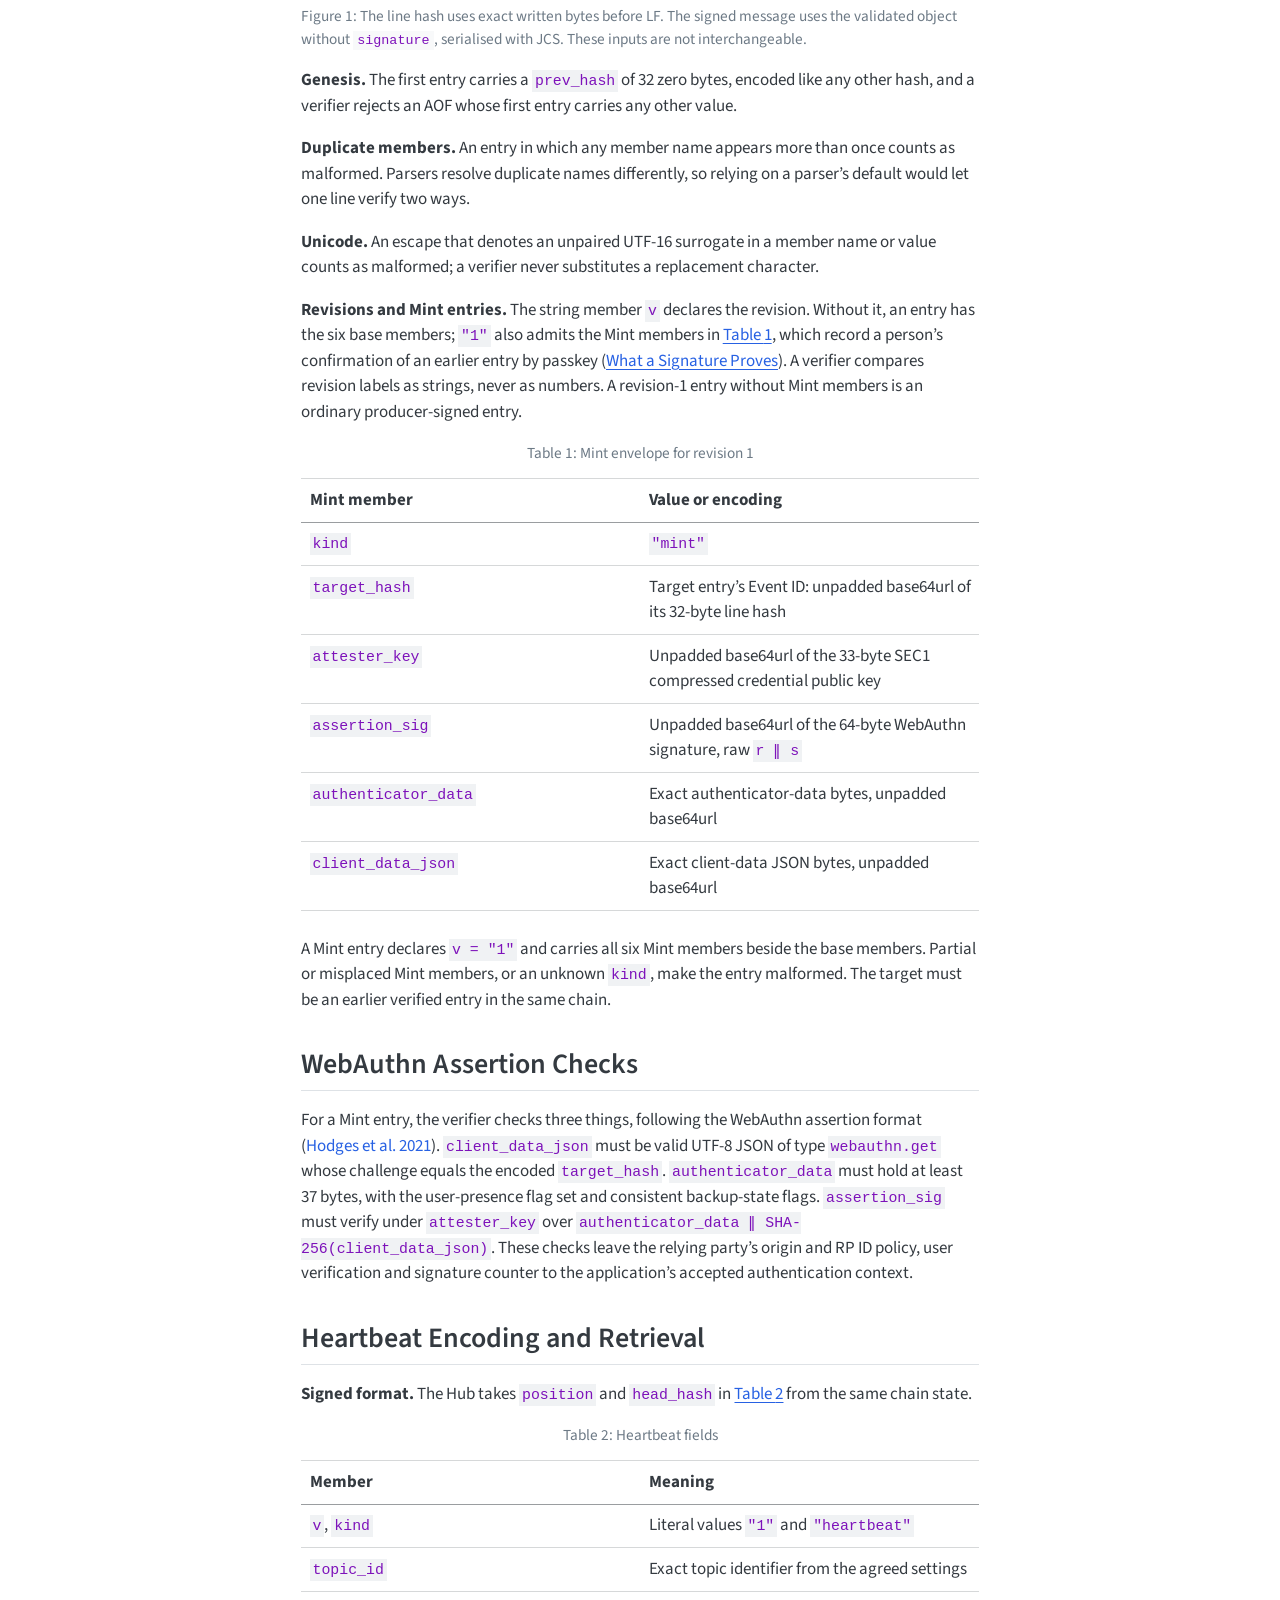
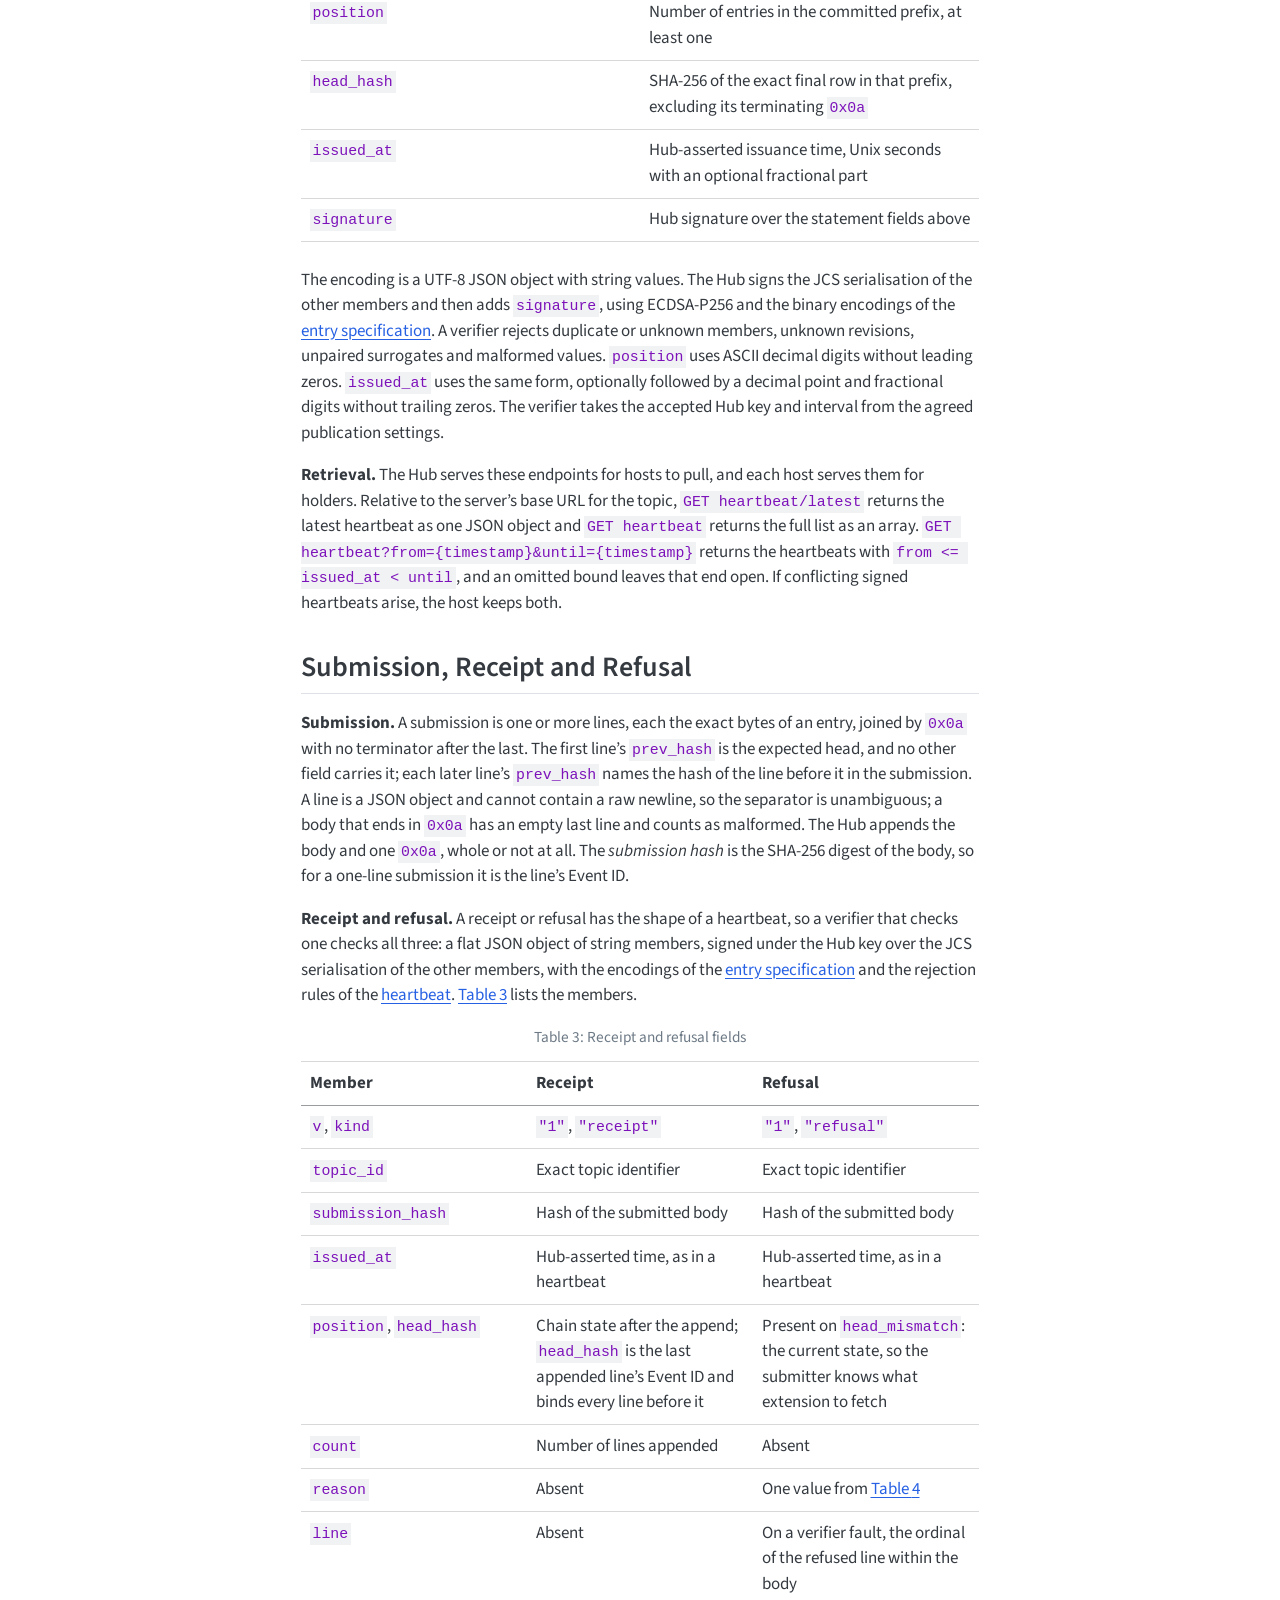
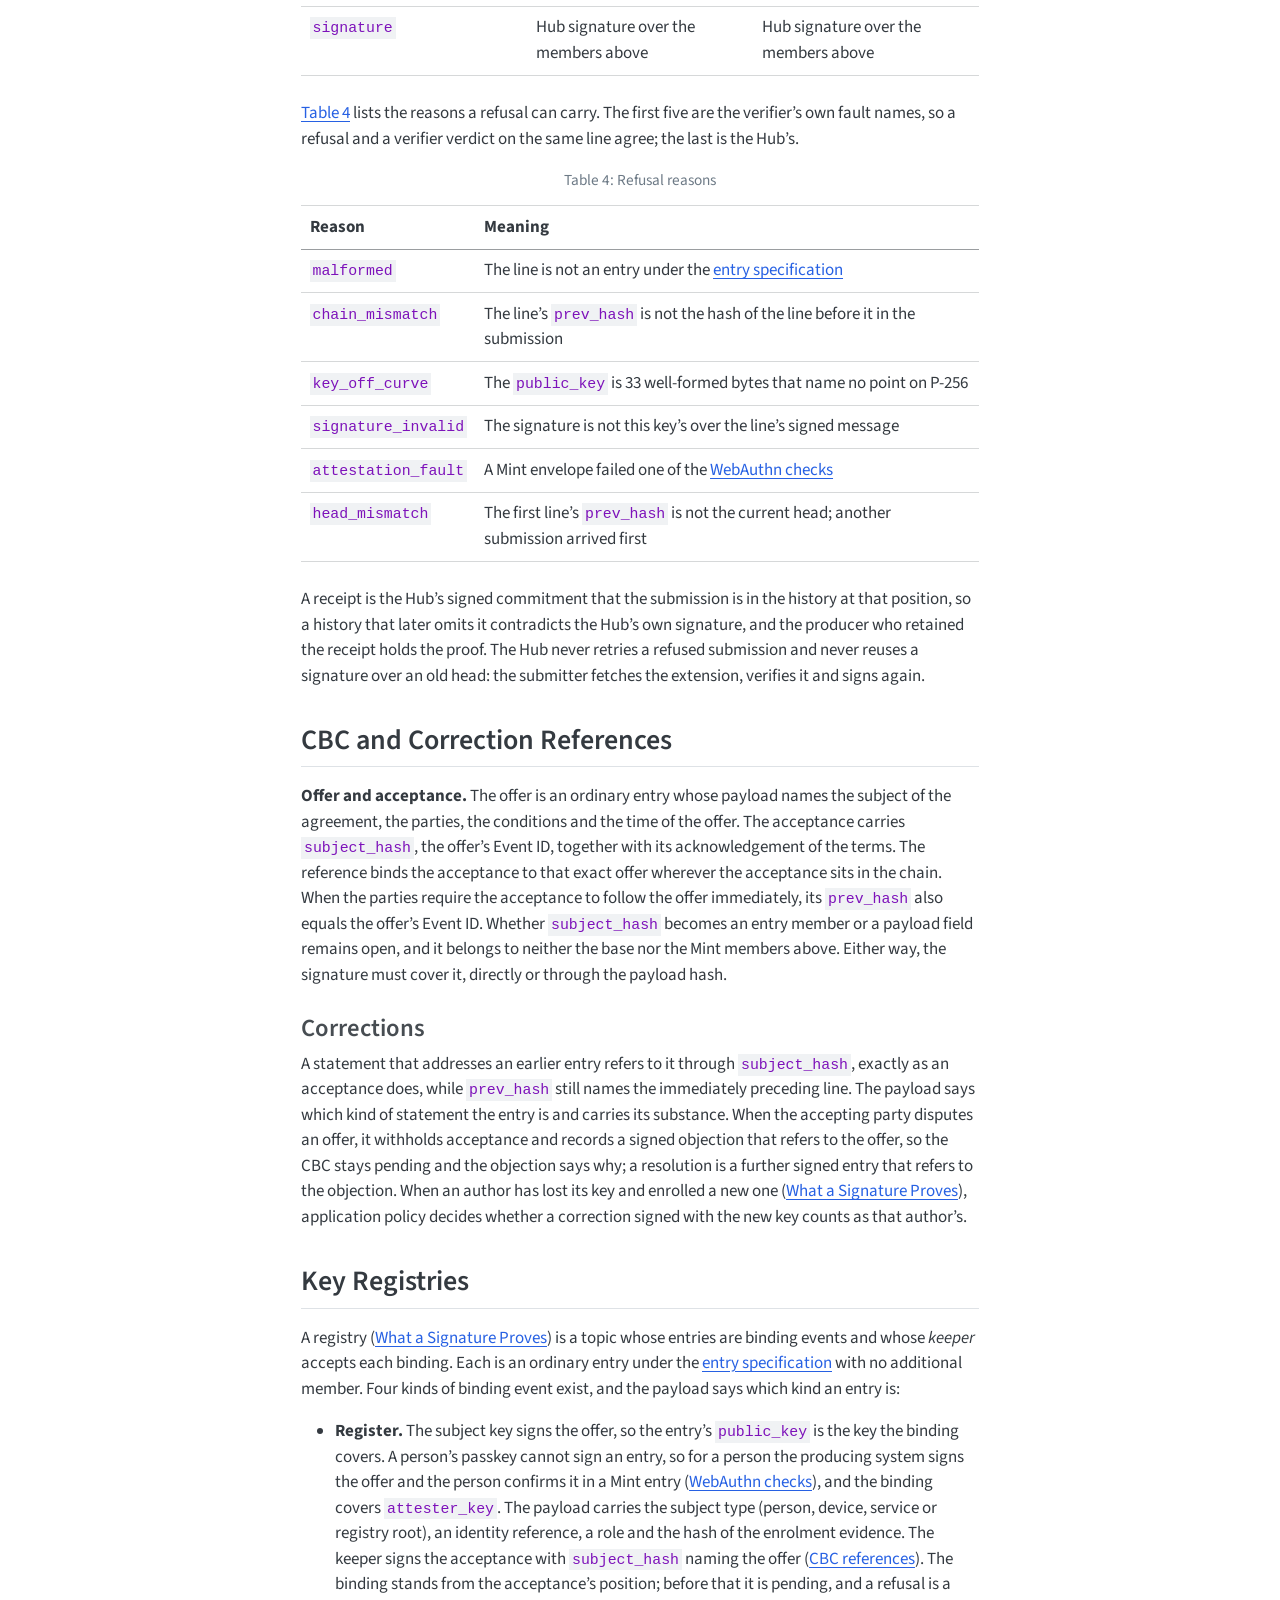
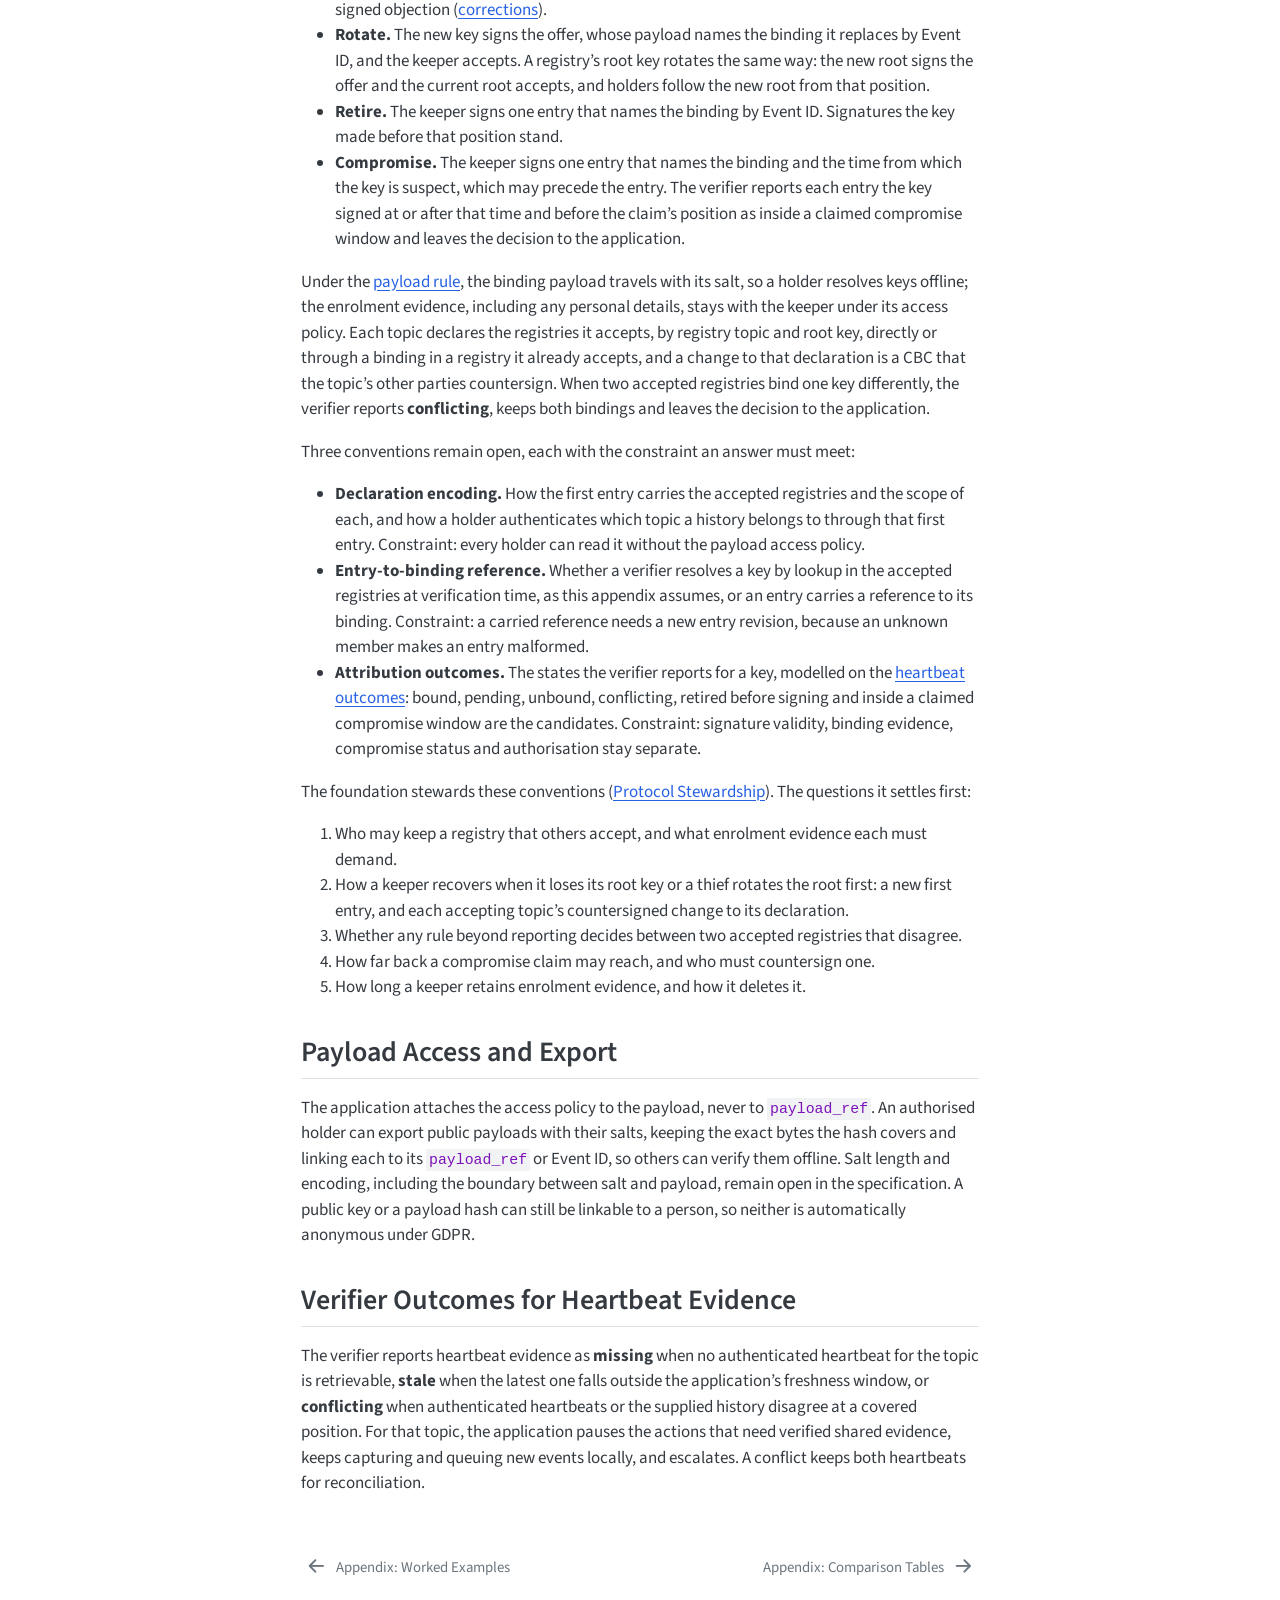
==== commit a242c6c5: "Publish revision dc4968e" ====
--- a/appendix-specification.html
+++ b/appendix-specification.html
@@ -7,7 +7,7 @@
 <meta name="viewport" content="width=device-width, initial-scale=1.0, user-scalable=yes">
 
 
-<title>Appendix: Specification – EventChain: Consensus by Comparison</title>
+<title>Appendix: Specification – EventChain: A Distributed History Without a Distributed System</title>
 <style>
 /* Default styles provided by pandoc.
 ** See https://pandoc.org/MANUAL.html#variables-for-html for config info.
@@ -124,9 +124,9 @@
 </div></div>
     <div class="pt-lg-2 mt-2 text-left sidebar-header">
     <div class="sidebar-title mb-0 py-0">
-      <a href="./">EventChain: Consensus by Comparison</a> 
+      <a href="./">EventChain: A Distributed History Without a Distributed System</a> 
         <div class="sidebar-tools-main">
-    <a href="./EventChain--Consensus-by-Comparison.pdf" title="Download PDF" class="quarto-navigation-tool px-1" aria-label="Download PDF"><i class="bi bi-file-pdf"></i></a>
+    <a href="./EventChain--A-Distributed-History-Without-a-Distributed-System.pdf" title="Download PDF" class="quarto-navigation-tool px-1" aria-label="Download PDF"><i class="bi bi-file-pdf"></i></a>
 </div>
     </div>
       </div>
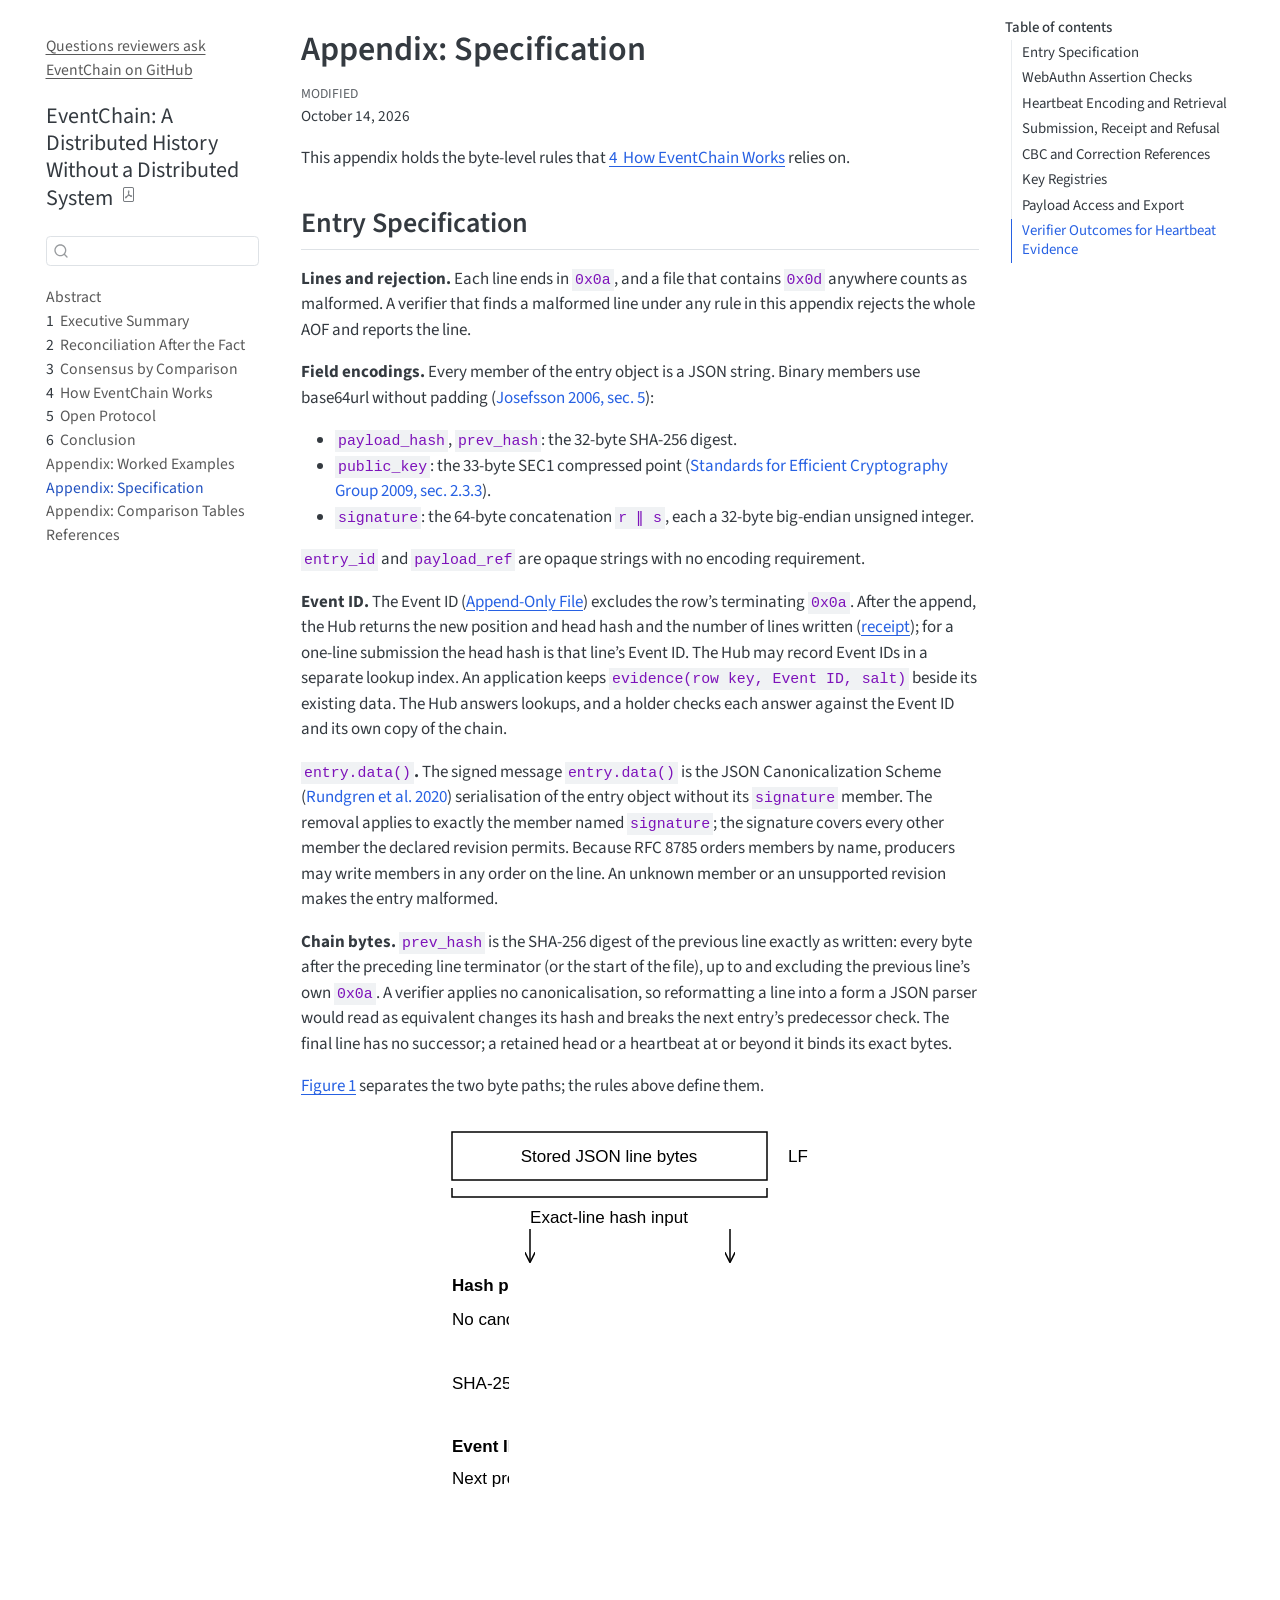
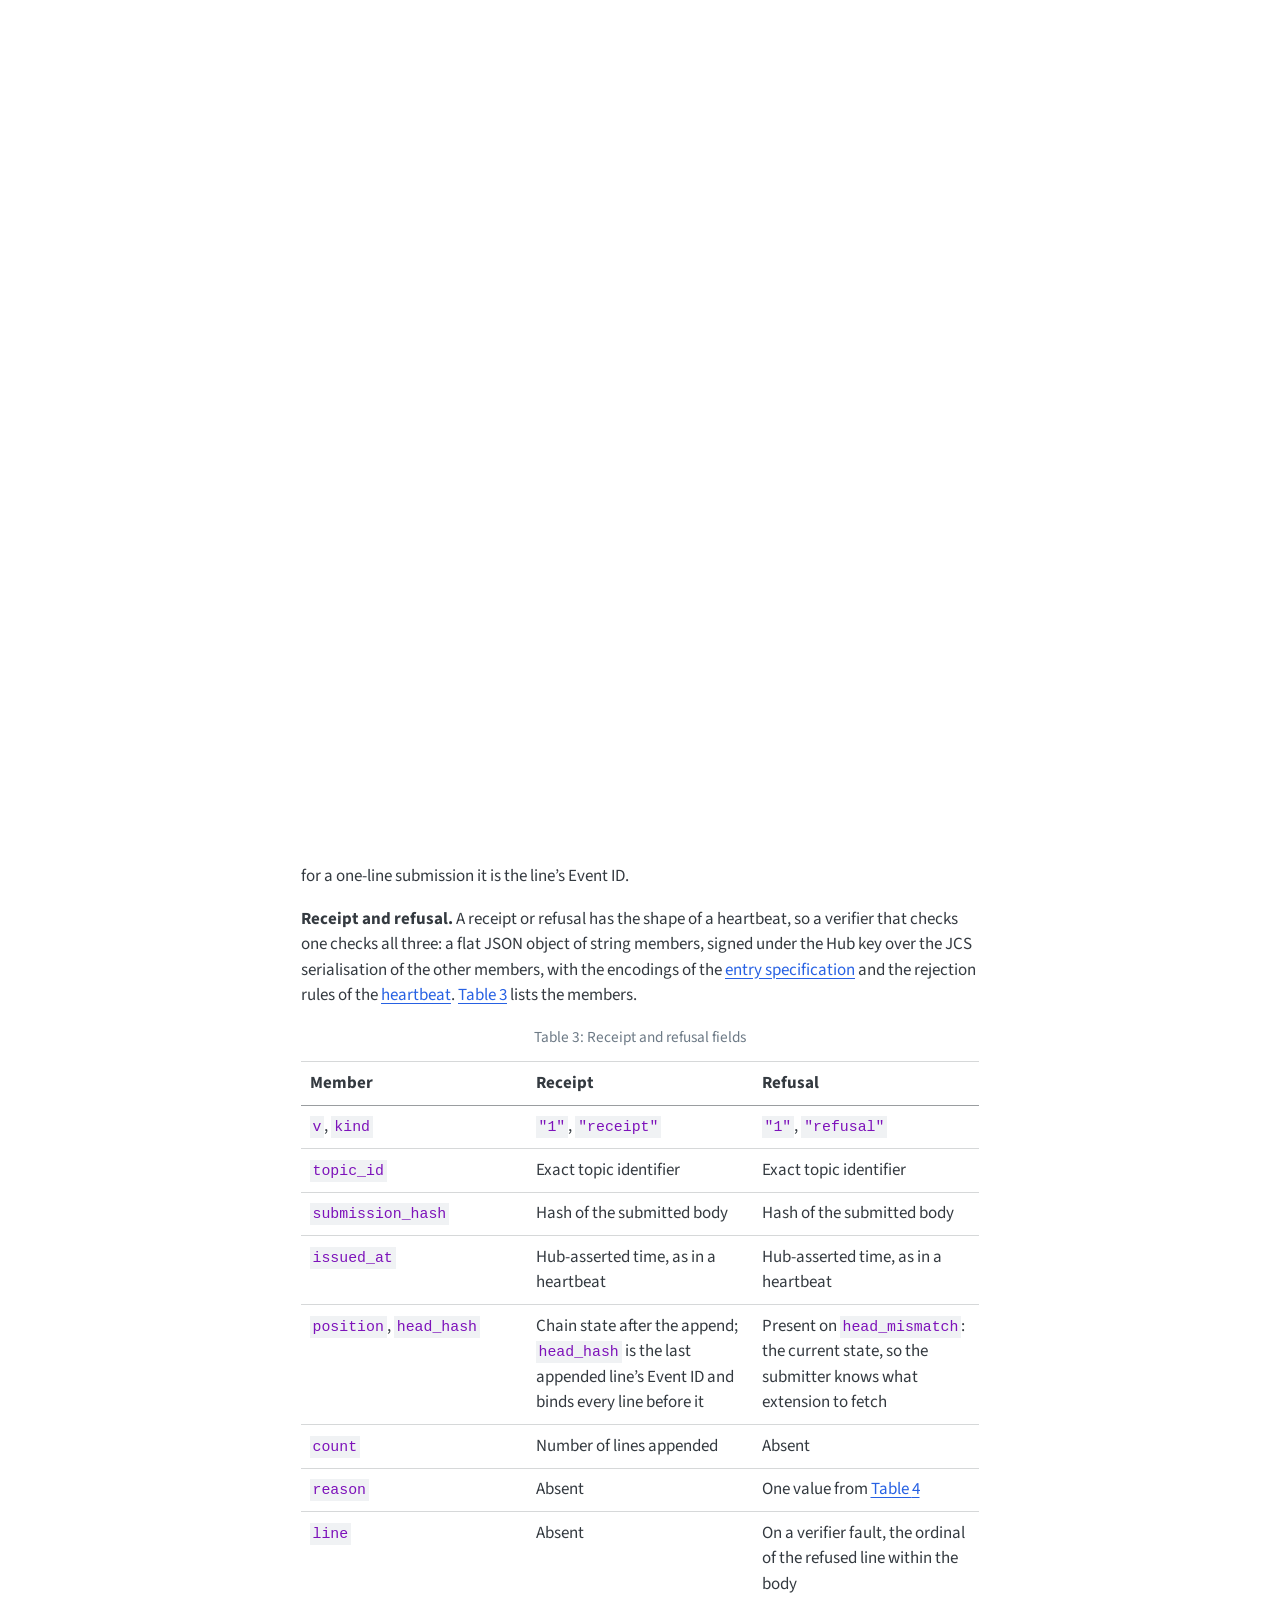
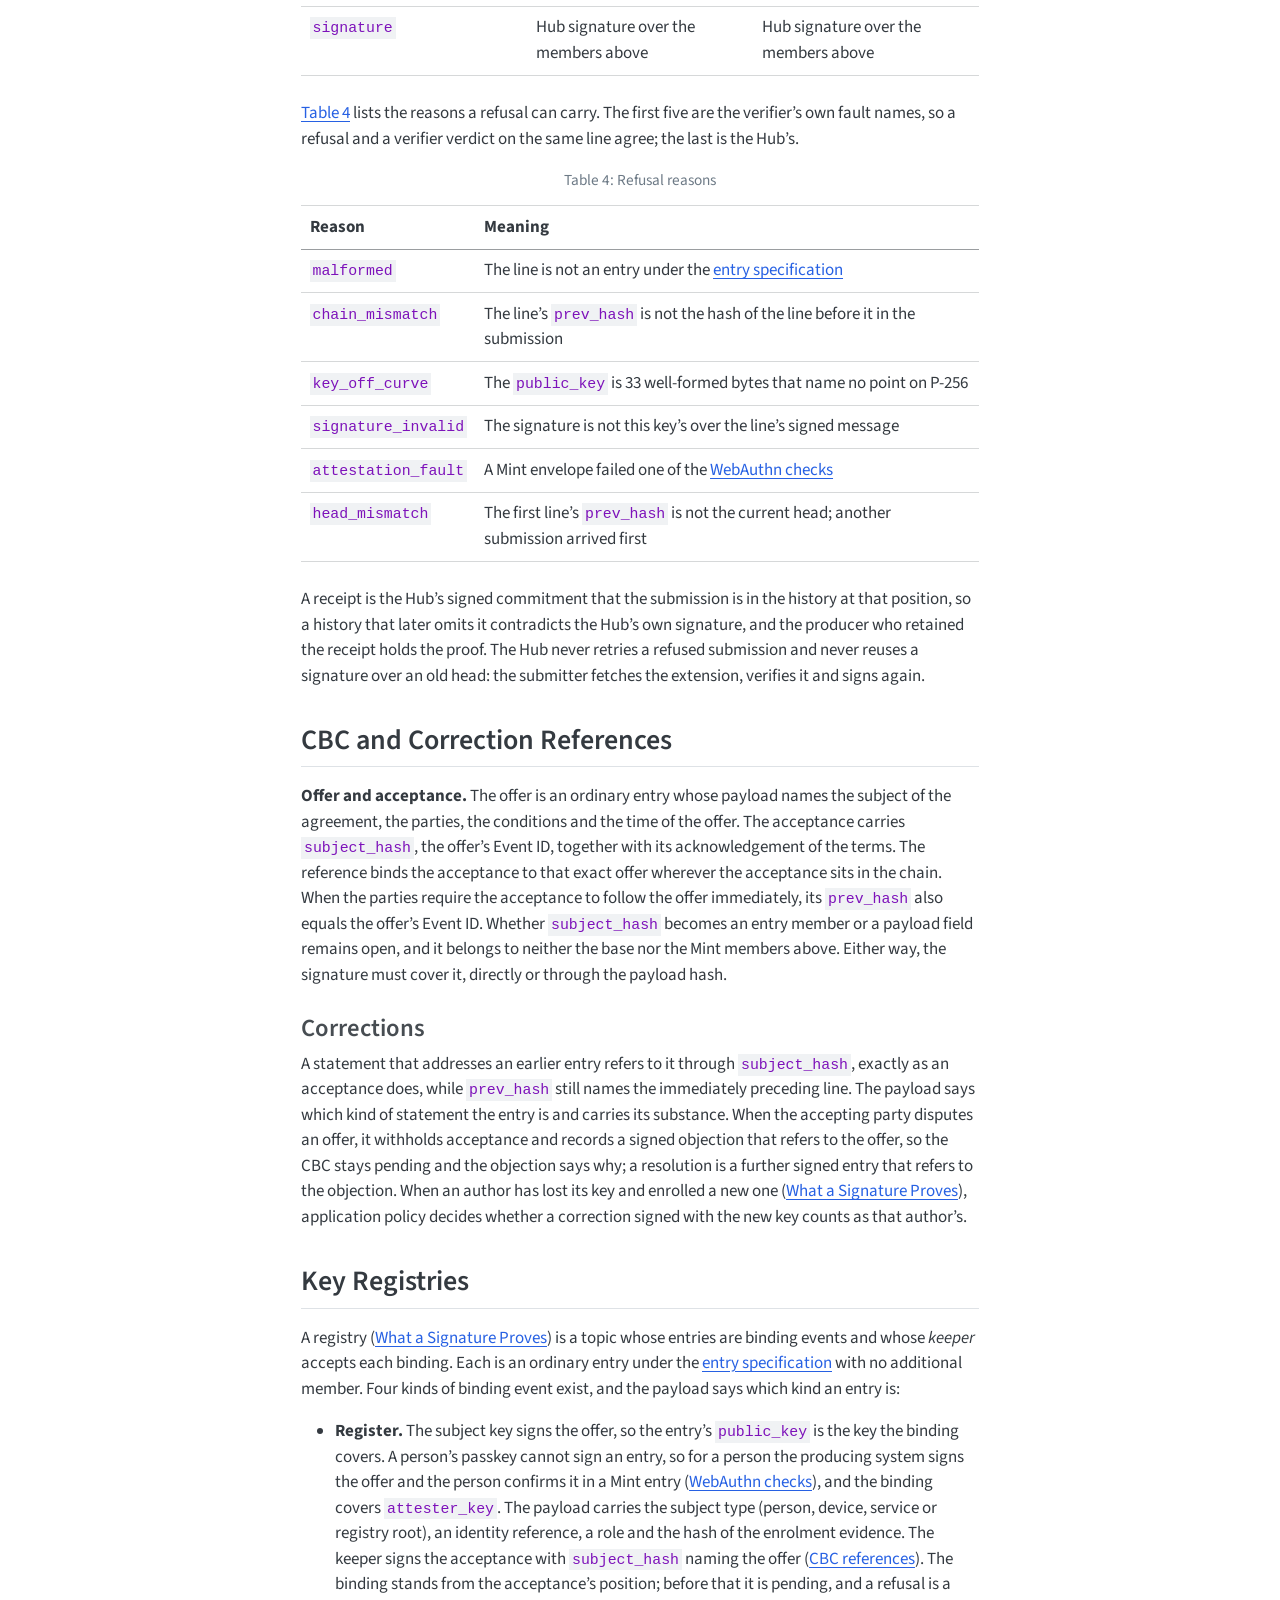
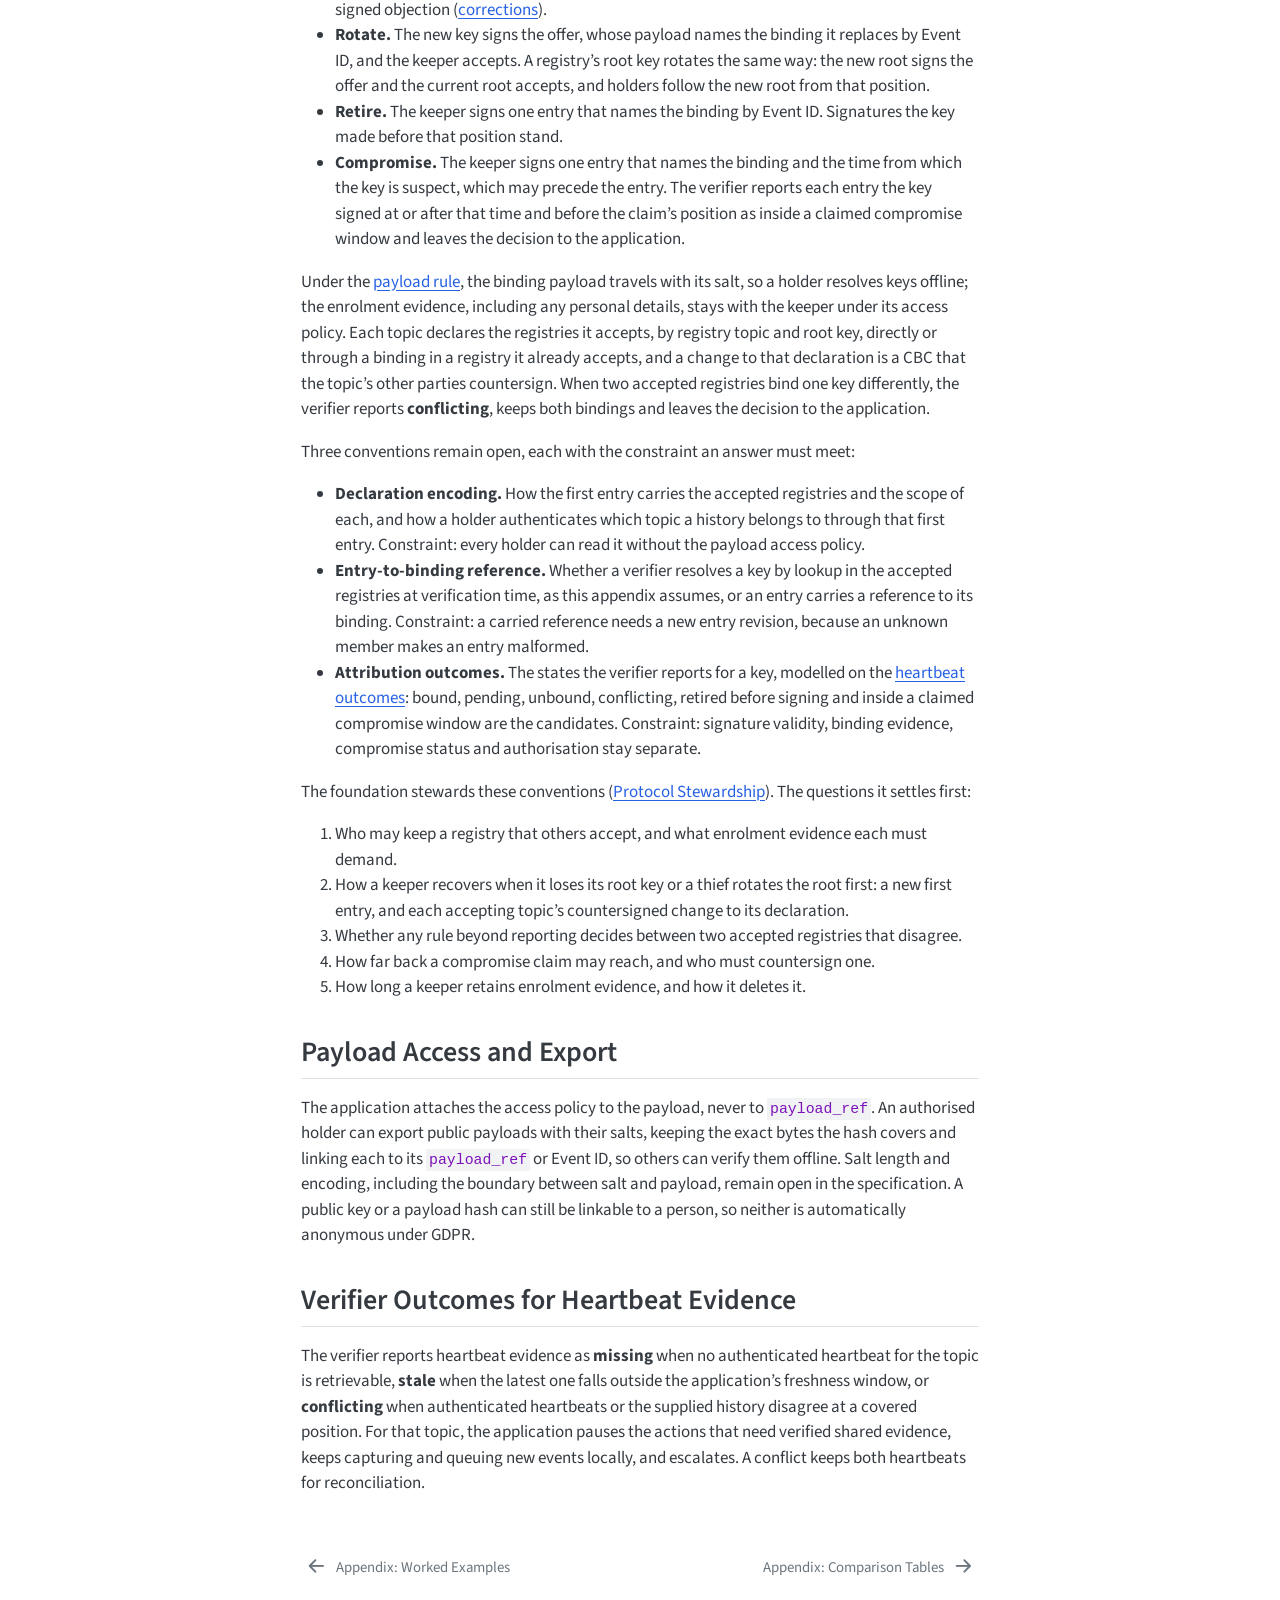
==== commit 33eb5eed: "Publish revision 567377a" ====
--- a/appendix-specification.html
+++ b/appendix-specification.html
@@ -6,6 +6,7 @@
 
 <meta name="viewport" content="width=device-width, initial-scale=1.0, user-scalable=yes">
 
+<meta name="description" content="EventChain exists to give every party to a process the certainty that all of them hold the same history, at the speed and cost of a message queue. Every reading, estimate, approval and handoff is signed with a personal key as it is made. A payment or an approval follows the evidence the moment it arrives, because the other side already holds it. Nothing waits for reconciliation.">
 
 <title>Appendix: Specification – EventChain: A Distributed History Without a Distributed System</title>
 <style>
@@ -92,9 +93,19 @@
   }
 }</script>
 <link rel="describedby" href="https://eventchain-protocol.github.io/llms.txt">
+<meta property="og:type" content="article">
+<meta property="article:author" content="Raam Roche">
+<meta property="article:published_time" content="2026-05-01">
+<meta property="article:modified_time" content="2026-10-14">
 
 
 <link rel="stylesheet" href="visuals.css">
+<meta property="og:title" content="Appendix: Specification – EventChain: A Distributed History Without a Distributed System">
+<meta property="og:description" content="EventChain exists to give every party to a process the certainty that all of them hold the same history, at the speed and cost of a message queue. Every reading, estimate, approval and handoff is signed with a personal key as it is made. A payment or an approval follows the evidence the moment it arrives, because the other side already holds it. Nothing waits for reconciliation.">
+<meta property="og:image" content="https://eventchain-protocol.github.io/visuals/og-image.png">
+<meta property="og:site_name" content="EventChain: A Distributed History Without a Distributed System">
+<meta property="og:image:height" content="630">
+<meta property="og:image:width" content="1200">
 </head>
 
 <body class="nav-sidebar floating quarto-light">
